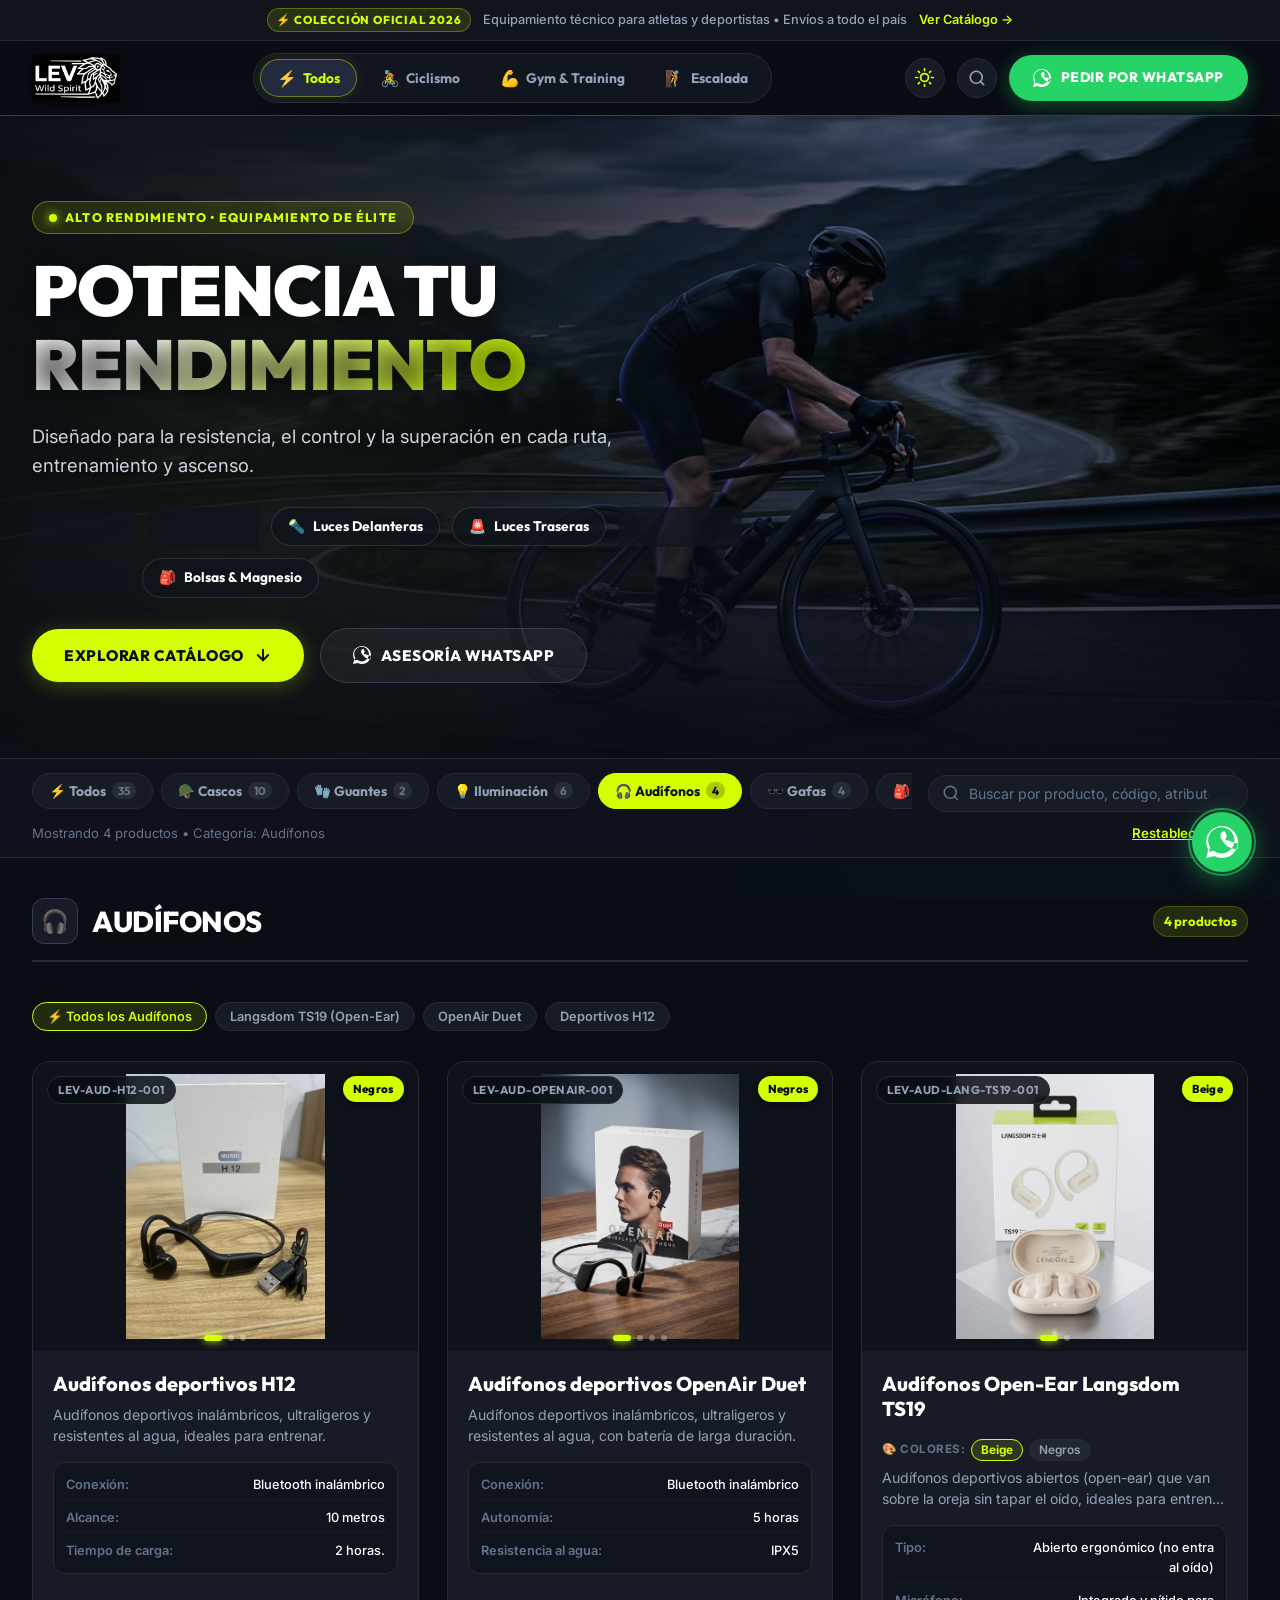
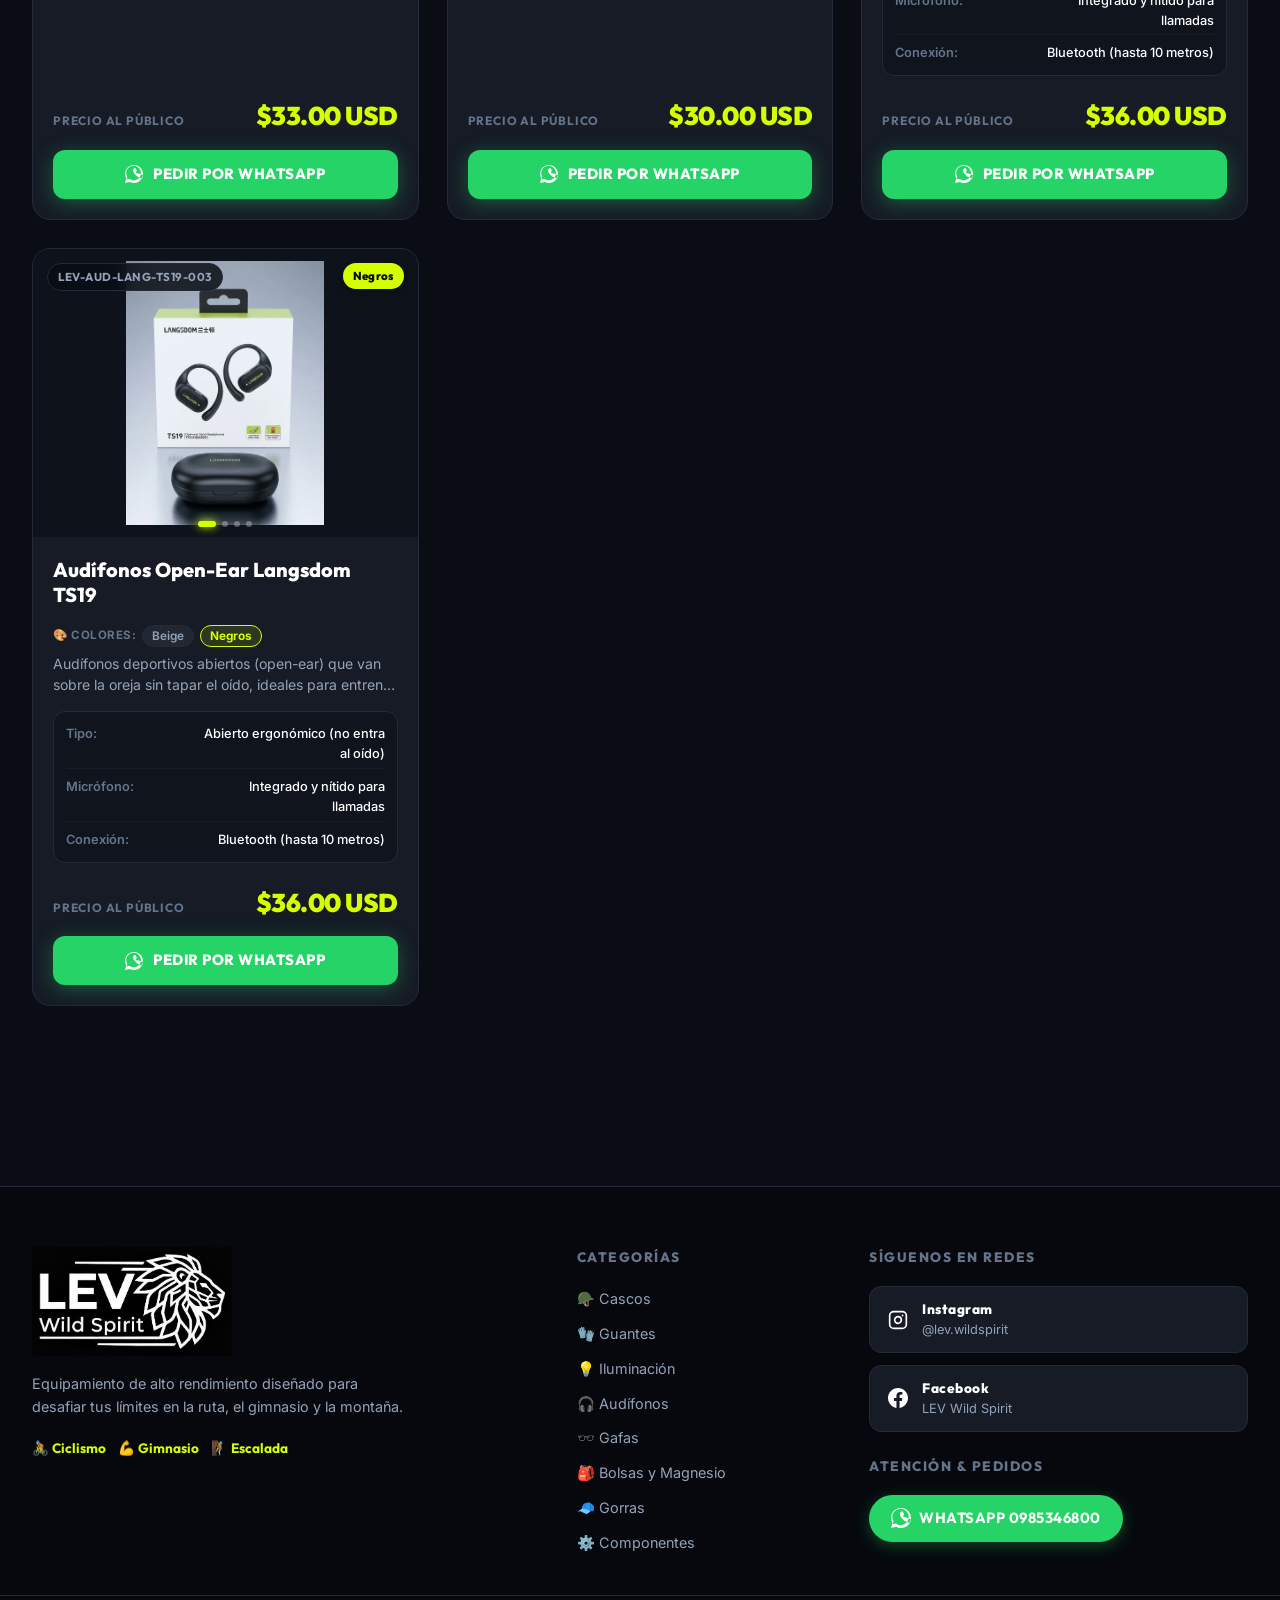
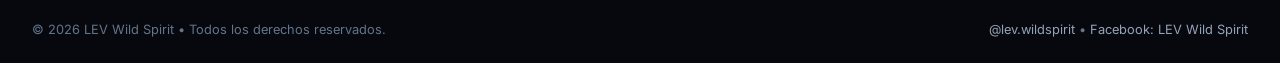
==== audifonos/index.html @ b028996d "feat: agregar subpáginas de categorías (/cascos, /guantes, /luces-delanteras, etc.) y URLs limpias" ====
<!DOCTYPE html>
<html lang="es">
<head>
  <meta charset="UTF-8">
  <meta name="viewport" content="width=device-width, initial-scale=1.0">
  <title>Audífonos Deportivos Open-Ear | LEV Wild Spirit</title>
  
  <!-- SEO & Metatags -->
  <meta name="description" id="metaDescription" content="Audífonos deportivos Langsdom TS19 y OpenAir Duet. Audio de alta fidelidad sin tapar el oído para entrenar con total seguridad.">
  <meta name="keywords" content="LEV Wild Spirit, equipamiento deportivo, cascos ciclismo, gafas polarizadas, luces bicicleta, guantes ciclismo, bolsas gym magnéticas, escalada, pedal MTB">
  <meta name="author" content="LEV Wild Spirit">
  <meta name="theme-color" content="#0A0D14">
  
  <!-- Open Graph / Meta / Redes Sociales -->
  <meta property="og:type" id="ogType" content="website">
  <meta property="og:site_name" content="LEV Wild Spirit">
  <meta property="og:title" id="ogTitle" content="Audífonos Deportivos Open-Ear | LEV Wild Spirit">
  <meta property="og:description" id="ogDescription" content="Audífonos deportivos Langsdom TS19 y OpenAir Duet. Audio de alta fidelidad sin tapar el oído para entrenar con total seguridad.">
  <meta property="og:image" id="ogImage" content="https://levwild.com/images/products/audifono-ts19-beige-001.webp">
  <meta property="og:url" id="ogUrl" content="https://levwild.com/audifonos">
  <meta property="og:locale" content="es_EC">
  
  <!-- Twitter Card -->
  <meta name="twitter:card" content="summary_large_image">
  <meta name="twitter:title" id="twitterTitle" content="Audífonos Deportivos Open-Ear | LEV Wild Spirit">
  <meta name="twitter:description" id="twitterDescription" content="Audífonos deportivos Langsdom TS19 y OpenAir Duet. Audio de alta fidelidad sin tapar el oído para entrenar con total seguridad.">
  <meta name="twitter:image" id="twitterImage" content="https://levwild.com/images/products/audifono-ts19-beige-001.webp">
  
  <!-- Favicons Oficiales LEV Wild Spirit -->
  <link rel="icon" type="image/png" sizes="32x32" href="../images/brand/favicon-32x32.png">
  <link rel="icon" type="image/png" sizes="512x512" href="../images/brand/favicon.png">
  <link rel="shortcut icon" href="../favicon.ico">
  <link rel="apple-touch-icon" sizes="180x180" href="../images/brand/apple-touch-icon.png">

  <!-- Datos Estructurados JSON-LD (Schema.org) -->
  <script type="application/ld+json" id="structuredData">
  {
    "@context": "https://schema.org",
    "@type": "WebSite",
    "name": "LEV Wild Spirit",
    "url": "https://levwild.com",
    "description": "Catálogo oficial de equipamiento deportivo de alto rendimiento para ciclismo, gimnasio y escalada.",
    "potentialAction": {
      "@type": "SearchAction",
      "target": "https://levwild.com/?buscar={search_term_string}",
      "query-input": "required name=search_term_string"
    }
  }
  </script>
  
  <!-- Google Fonts: Outfit (Titulares atléticos) & Inter (Lectura limpia) -->
  <link rel="preconnect" href="https://fonts.googleapis.com">
  <link rel="preconnect" href="https://fonts.gstatic.com" crossorigin>
  <link href="https://fonts.googleapis.com/css2?family=Inter:wght@400;500;600;700&family=Outfit:wght@500;600;700;800;900&display=swap" rel="stylesheet">
  
  <!-- Estilos del Catálogo -->
  <link rel="stylesheet" href="../style.css">
</head>
<body data-theme="light" class="theme-light" data-initial-cat="Audífonos">

  <!-- Barra de Anuncios Superior -->
  <div class="top-announcement">
    <div class="container announcement-content">
      <span class="announcement-badge">⚡ COLECCIÓN OFICIAL 2026</span>
      <span class="announcement-text">Equipamiento técnico para atletas y deportistas &bull; Envíos a todo el país</span>
      <a href="#catalogo" class="announcement-link">Ver Catálogo &rarr;</a>
    </div>
  </div>

  <!-- Header / Barra de Navegación Moderna Sticky -->
  <header class="site-header" id="siteHeader">
    <div class="container header-inner">
      
      <!-- Logotipo Oficial LEV -->
      <a href="#" class="brand-logo" aria-label="LEV Wild Spirit Inicio">
        <img src="../images/brand/logo-lev-nav.png" alt="LEV Wild Spirit Logo" width="180" height="48" class="logo-img">
      </a>

      <!-- Navegación de Disciplinas Desktop -->
      <nav class="nav-desktop" id="navDesktop" aria-label="Disciplinas deportivas">
        <button class="nav-btn active" data-discipline="todos" id="navBtnTodos">
          <span class="nav-icon">⚡</span> Todos
        </button>
        <button class="nav-btn" data-discipline="ciclismo" id="navBtnCiclismo">
          <span class="nav-icon">🚴</span> Ciclismo
        </button>
        <button class="nav-btn" data-discipline="gym" id="navBtnGym">
          <span class="nav-icon">💪</span> Gym & Training
        </button>
        <button class="nav-btn" data-discipline="escalada" id="navBtnEscalada">
          <span class="nav-icon">🧗</span> Escalada
        </button>
      </nav>

      <!-- Acciones del Header -->
      <div class="header-actions">
        <!-- Selector de Modo Claro / Oscuro (Preview) -->
        <button class="icon-btn theme-toggle-btn" id="themeToggleBtn" aria-label="Cambiar tema de color" title="Alternar entre Fondo Blanco (Claro) y Modo Oscuro">
          <svg class="sun-icon" width="19" height="19" viewBox="0 0 24 24" fill="none" stroke="currentColor" stroke-width="2.2" stroke-linecap="round" stroke-linejoin="round">
            <circle cx="12" cy="12" r="5"></circle>
            <line x1="12" y1="1" x2="12" y2="3"></line>
            <line x1="12" y1="21" x2="12" y2="23"></line>
            <line x1="4.22" y1="4.22" x2="5.64" y2="5.64"></line>
            <line x1="18.36" y1="18.36" x2="19.78" y2="19.78"></line>
            <line x1="1" y1="12" x2="3" y2="12"></line>
            <line x1="21" y1="12" x2="23" y2="12"></line>
            <line x1="4.22" y1="19.78" x2="5.64" y2="18.36"></line>
            <line x1="18.36" y1="5.64" x2="19.78" y2="4.22"></line>
          </svg>
          <svg class="moon-icon" width="18" height="18" viewBox="0 0 24 24" fill="none" stroke="currentColor" stroke-width="2.2" stroke-linecap="round" stroke-linejoin="round" style="display: none;">
            <path d="M21 12.79A9 9 0 1 1 11.21 3 7 7 0 0 0 21 12.79z"></path>
          </svg>
        </button>

        <!-- Botón de Búsqueda Rápida -->
        <button class="icon-btn search-toggle-btn" id="searchToggleBtn" aria-label="Abrir buscador" title="Buscar productos">
          <svg width="18" height="18" viewBox="0 0 24 24" fill="none" stroke="currentColor" stroke-width="2.2" stroke-linecap="round" stroke-linejoin="round">
            <circle cx="11" cy="11" r="8"></circle>
            <line x1="21" y1="21" x2="16.65" y2="16.65"></line>
          </svg>
        </button>

        <!-- Botón WhatsApp Directo -->
        <a href="https://wa.me/593985346800?text=%C2%A1Hola%20LEV%20Wild%20Spirit!%20%F0%9F%91%8B%20Estoy%20viendo%20el%20cat%C3%A1logo%20y%20deseo%20asesor%C3%ADa%20sobre%20sus%20productos." class="btn btn-whatsapp-header" id="headerWhatsappBtn" target="_blank" rel="noopener noreferrer">
          <svg width="18" height="18" viewBox="0 0 24 24" fill="currentColor">
            <path d="M.057 24l1.687-6.163c-1.041-1.804-1.588-3.849-1.587-5.946C.06 5.348 5.397.01 12.008.01c3.202.001 6.212 1.246 8.477 3.513 2.262 2.268 3.507 5.28 3.505 8.484-.004 6.657-5.34 11.997-11.953 11.997-2.005-.001-3.973-.503-5.727-1.458L0 24zm6.59-4.846c1.6.95 3.188 1.449 4.825 1.451 5.436 0 9.86-4.37 9.864-9.799.002-2.63-1.023-5.101-2.885-6.97C16.579 1.966 14.12 .94 11.503.94c-5.44 0-9.866 4.372-9.87 9.802 0 1.83.504 3.619 1.46 5.181l-.959 3.501 3.616-.948l.307.182zm11.391-7.795c-.328-.162-1.94-.949-2.24-.1.057-.301-.15-.406-.328-.488-.3-.136-.527-.243-.728-.544-.2-.301-.2-.581-.1-.861.1-.281.428-.681.628-.881.2-.201.272-.281.399-.481.129-.2.057-.381-.043-.581-.1-.2-.828-1.971-1.128-2.693-.3-.721-.586-.622-.8-.632l-.685-.01c-.243 0-.643.09-.971.451-.328.361-1.257 1.213-1.257 2.946 0 1.733 1.271 3.407 1.443 3.637.171.23 2.5 3.778 6.057 5.283.846.357 1.506.57 2.02.729.85.267 1.624.23 2.235.14.68-.101 2.086-.842 2.371-1.663.286-.822.286-1.523.2-1.663-.085-.141-.314-.221-.643-.382z"/>
          </svg>
          <span class="btn-text">Pedir por WhatsApp</span>
        </a>

        <!-- Botón Menú Hamburguesa Móvil -->
        <button class="mobile-menu-toggle" id="mobileMenuToggle" aria-label="Abrir menú" aria-expanded="false">
          <span class="menu-bar"></span>
          <span class="menu-bar"></span>
          <span class="menu-bar"></span>
        </button>
      </div>
    </div>

    <!-- Menú Desplegable Móvil -->
    <div class="mobile-drawer" id="mobileDrawer">
      <div class="mobile-drawer-content">
        <div class="mobile-theme-row" style="display: flex; justify-content: space-between; align-items: center; padding-bottom: 12px; border-bottom: 1px solid var(--border-subtle);">
          <span style="font-family: var(--font-headline); font-weight: 700; font-size: 0.85rem; color: var(--text-secondary);">Apariencia:</span>
          <button class="drawer-pill" id="mobileThemeToggleBtn" style="padding: 6px 14px; font-size: 0.8rem;">
            ☀️ Fondo Blanco
          </button>
        </div>
        <div class="mobile-disciplines">
          <span class="drawer-title">DISCIPLINAS</span>
          <div class="mobile-pills-grid">
            <button class="drawer-pill active" data-discipline="todos">⚡ Todos</button>
            <button class="drawer-pill" data-discipline="ciclismo">🚴 Ciclismo</button>
            <button class="drawer-pill" data-discipline="gym">💪 Gym & Training</button>
            <button class="drawer-pill" data-discipline="escalada">🧗 Escalada</button>
          </div>
        </div>
        <div class="mobile-categories-list" id="mobileCategoriesList">
          <span class="drawer-title">CATEGORÍAS</span>
          <!-- Generado dinámicamente -->
        </div>
      </div>
    </div>
  </header>

  <!-- Hero Section Deportivo de Alto Impacto con Fondo Ciclista Atmosférico Difuminado -->
  <section class="hero-section" id="hero">
    <div class="hero-overlay"></div>
    <div class="container hero-container">
      <div class="hero-content">
        <div class="hero-tag animate-fade-in">
          <span class="tag-dot"></span> ALTO RENDIMIENTO &bull; EQUIPAMIENTO DE ÉLITE
        </div>
        <h1 class="hero-title animate-fade-in">
          POTENCIA TU <br>
          <span class="text-gradient">RENDIMIENTO</span>
        </h1>
        <p class="hero-subtitle animate-fade-in">
          Diseñado para la resistencia, el control y la superación en cada ruta, entrenamiento y ascenso.
        </p>

        <!-- Pastillas de Acceso Rápido por Categoría Directa para WhatsApp y Navegación -->
        <div class="hero-disciplines-bar animate-fade-in" id="heroCategoryQuickBar">
          <a href="#cascos" class="hero-quick-tag" data-cat="cascos">
            <span class="icon">🪖</span>
            <span class="label">Cascos</span>
          </a>
          <a href="#guantes" class="hero-quick-tag" data-cat="guantes">
            <span class="icon">🧤</span>
            <span class="label">Guantes</span>
          </a>
          <a href="#luces-delanteras" class="hero-quick-tag" data-cat="luces-delanteras">
            <span class="icon">🔦</span>
            <span class="label">Luces Delanteras</span>
          </a>
          <a href="#luces-traseras" class="hero-quick-tag" data-cat="luces-traseras">
            <span class="icon">🚨</span>
            <span class="label">Luces Traseras</span>
          </a>
          <a href="#audifonos" class="hero-quick-tag" data-cat="audifonos">
            <span class="icon">🎧</span>
            <span class="label">Audífonos</span>
          </a>
          <a href="#gafas" class="hero-quick-tag" data-cat="gafas">
            <span class="icon">🕶️</span>
            <span class="label">Gafas</span>
          </a>
          <a href="#bolsas" class="hero-quick-tag" data-cat="bolsas">
            <span class="icon">🎒</span>
            <span class="label">Bolsas & Magnesio</span>
          </a>
        </div>

        <div class="hero-cta-group animate-fade-in">
          <a href="#catalogo" class="btn btn-primary btn-lg">
            <span>Explorar Catálogo</span>
            <svg width="18" height="18" viewBox="0 0 24 24" fill="none" stroke="currentColor" stroke-width="2.5" stroke-linecap="round" stroke-linejoin="round">
              <line x1="12" y1="5" x2="12" y2="19"></line>
              <polyline points="19 12 12 19 5 12"></polyline>
            </svg>
          </a>
          <a href="https://wa.me/593985346800?text=%C2%A1Hola%20LEV%20Wild%20Spirit!%20%F0%9F%91%8B%20Deseo%20asesor%C3%ADa%20personalizada%20sobre%20el%20equipamiento%20deportivo." target="_blank" rel="noopener noreferrer" class="btn btn-secondary-outline btn-lg">
            <svg width="18" height="18" viewBox="0 0 24 24" fill="currentColor">
              <path d="M.057 24l1.687-6.163c-1.041-1.804-1.588-3.849-1.587-5.946C.06 5.348 5.397.01 12.008.01c3.202.001 6.212 1.246 8.477 3.513 2.262 2.268 3.507 5.28 3.505 8.484-.004 6.657-5.34 11.997-11.953 11.997-2.005-.001-3.973-.503-5.727-1.458L0 24zm6.59-4.846c1.6.95 3.188 1.449 4.825 1.451 5.436 0 9.86-4.37 9.864-9.799.002-2.63-1.023-5.101-2.885-6.97C16.579 1.966 14.12 .94 11.503.94c-5.44 0-9.866 4.372-9.87 9.802 0 1.83.504 3.619 1.46 5.181l-.959 3.501 3.616-.948l.307.182zm11.391-7.795c-.328-.162-1.94-.949-2.24-.1.057-.301-.15-.406-.328-.488-.3-.136-.527-.243-.728-.544-.2-.301-.2-.581-.1-.861.1-.281.428-.681.628-.881.2-.201.272-.281.399-.481.129-.2.057-.381-.043-.581-.1-.2-.828-1.971-1.128-2.693-.3-.721-.586-.622-.8-.632l-.685-.01c-.243 0-.643.09-.971.451-.328.361-1.257 1.213-1.257 2.946 0 1.733 1.271 3.407 1.443 3.637.171.23 2.5 3.778 6.057 5.283.846.357 1.506.57 2.02.729.85.267 1.624.23 2.235.14.68-.101 2.086-.842 2.371-1.663.286-.822.286-1.523.2-1.663-.085-.141-.314-.221-.643-.382z"/>
            </svg>
            <span>Asesoría WhatsApp</span>
          </a>
        </div>
      </div>
    </div>
  </section>

  <!-- Barra de Filtros, Categorías y Búsqueda Interactiva -->
  <section class="filter-sticky-bar" id="filterBar">
    <div class="container">
      <div class="filter-bar-inner">
        
        <!-- Carrusel de Pastillas de Categoría -->
        <div class="category-pills-scroll" id="categoryPillsContainer">
          <!-- Renderizado dinámico de categorías -->
        </div>

        <!-- Buscador Integrado -->
        <div class="search-box-wrapper" id="searchBoxWrapper">
          <div class="search-input-container">
            <svg class="search-icon" width="18" height="18" viewBox="0 0 24 24" fill="none" stroke="currentColor" stroke-width="2">
              <circle cx="11" cy="11" r="8"></circle>
              <line x1="21" y1="21" x2="16.65" y2="16.65"></line>
            </svg>
            <input type="text" id="searchInput" class="search-input" placeholder="Buscar por producto, código, atributo..." aria-label="Buscar producto">
            <button id="searchClearBtn" class="search-clear-btn" aria-label="Limpiar búsqueda" style="display: none;">&times;</button>
          </div>
        </div>

      </div>

      <!-- Resumen de Resultados Activos -->
      <div class="active-filter-summary" id="activeFilterSummary">
        <span id="resultsCountText">Mostrando todos los productos</span>
        <button id="resetFiltersBtn" class="reset-filters-btn" style="display: none;">Restablecer filtros</button>
      </div>
    </div>
  </section>

  <!-- Contenedor Principal del Catálogo -->
  <main class="catalog-main" id="catalogo">
    <div class="container">
      
      <!-- Estado de Carga -->
      <div id="catalogLoading" class="catalog-loading">
        <div class="spinner"></div>
        <p>Cargando catálogo LEV Wild Spirit...</p>
      </div>

      <!-- Contenedor Dinámico de Productos (Categorías y Grids) -->
      <div id="catalogContainer" class="catalog-container">
        <!-- Renderizado dinámicamente desde data/productos.json -->
      </div>

      <!-- Estado Sin Resultados -->
      <div id="noResultsState" class="no-results-state" style="display: none;">
        <div class="no-results-icon">🔍</div>
        <h3>No se encontraron productos</h3>
        <p>No hay coincidencias con los términos de búsqueda o filtros seleccionados.</p>
        <button class="btn btn-primary" id="clearSearchActionBtn">Ver Todo el Catálogo</button>
      </div>

    </div>
  </main>

  <!-- Modal / Lightbox de Detalle Completo de Producto (Soporta Galería de Fotos y Video) -->
  <div class="product-modal-backdrop" id="productModal" aria-hidden="true" role="dialog">
    <div class="product-modal-card">
      <button class="modal-close-btn" id="modalCloseBtn" aria-label="Cerrar ventana">&times;</button>
      
      <div class="modal-body" id="modalBody">
        <!-- Contenido generado dinámicamente al hacer clic en un producto -->
      </div>
    </div>
  </div>

  <!-- Modal de Zoom Pantalla Completa HD (Estilo Amazon / Lightbox con Pan & Zoom) -->
  <div class="image-fullscreen-modal" id="imageFullscreenModal" aria-hidden="true" role="dialog">
    <div class="zoom-toolbar">
      <div class="zoom-toolbar-left">
        <span class="zoom-photo-title" id="zoomPhotoTitle">Detalle de Producto</span>
        <span class="zoom-photo-counter" id="zoomPhotoCounter">Foto 1 de 1</span>
      </div>
      <div class="zoom-toolbar-actions">
        <button class="zoom-tool-btn" id="zoomInBtn" title="Acercar (+)" aria-label="Acercar">
          <svg width="20" height="20" viewBox="0 0 24 24" fill="none" stroke="currentColor" stroke-width="2.5"><line x1="12" y1="5" x2="12" y2="19"></line><line x1="5" y1="12" x2="19" y2="12"></line></svg>
        </button>
        <button class="zoom-tool-btn" id="zoomOutBtn" title="Alejar (-)" aria-label="Alejar">
          <svg width="20" height="20" viewBox="0 0 24 24" fill="none" stroke="currentColor" stroke-width="2.5"><line x1="5" y1="12" x2="19" y2="12"></line></svg>
        </button>
        <button class="zoom-tool-btn" id="zoomResetBtn" title="Restablecer tamaño (1:1)" aria-label="Restablecer">1:1</button>
        <button class="zoom-tool-btn zoom-close-btn" id="zoomCloseBtn" title="Cerrar (Esc)" aria-label="Cerrar">&times;</button>
      </div>
    </div>

    <div class="zoom-viewport" id="zoomViewport">
      <img src="" alt="Zoom Producto" id="zoomFullscreenImg" class="zoom-fullscreen-img">
      <button class="zoom-nav-btn prev" id="zoomNavPrev" aria-label="Foto anterior">&lsaquo;</button>
      <button class="zoom-nav-btn next" id="zoomNavNext" aria-label="Foto siguiente">&rsaquo;</button>
    </div>

    <div class="zoom-bottom-thumbnails" id="zoomThumbnails">
      <!-- Generado dinámicamente -->
    </div>
  </div>

  <!-- Botón Flotante de WhatsApp para Consulta Rápida -->
  <a href="https://wa.me/593985346800?text=%C2%A1Hola%20LEV%20Wild%20Spirit!%20%F0%9F%91%8B%20Estoy%20viendo%20el%20cat%C3%A1logo%20y%20deseo%20m%C3%A1s%20informaci%C3%B3n." class="whatsapp-floating-btn" id="whatsappFloatingBtn" target="_blank" rel="noopener noreferrer" aria-label="Contactar por WhatsApp">
    <svg width="32" height="32" viewBox="0 0 24 24" fill="currentColor">
      <path d="M.057 24l1.687-6.163c-1.041-1.804-1.588-3.849-1.587-5.946C.06 5.348 5.397.01 12.008.01c3.202.001 6.212 1.246 8.477 3.513 2.262 2.268 3.507 5.28 3.505 8.484-.004 6.657-5.34 11.997-11.953 11.997-2.005-.001-3.973-.503-5.727-1.458L0 24zm6.59-4.846c1.6.95 3.188 1.449 4.825 1.451 5.436 0 9.86-4.37 9.864-9.799.002-2.63-1.023-5.101-2.885-6.97C16.579 1.966 14.12 .94 11.503.94c-5.44 0-9.866 4.372-9.87 9.802 0 1.83.504 3.619 1.46 5.181l-.959 3.501 3.616-.948l.307.182zm11.391-7.795c-.328-.162-1.94-.949-2.24-.1.057-.301-.15-.406-.328-.488-.3-.136-.527-.243-.728-.544-.2-.301-.2-.581-.1-.861.1-.281.428-.681.628-.881.2-.201.272-.281.399-.481.129-.2.057-.381-.043-.581-.1-.2-.828-1.971-1.128-2.693-.3-.721-.586-.622-.8-.632l-.685-.01c-.243 0-.643.09-.971.451-.328.361-1.257 1.213-1.257 2.946 0 1.733 1.271 3.407 1.443 3.637.171.23 2.5 3.778 6.057 5.283.846.357 1.506.57 2.02.729.85.267 1.624.23 2.235.14.68-.101 2.086-.842 2.371-1.663.286-.822.286-1.523.2-1.663-.085-.141-.314-.221-.643-.382z"/>
    </svg>
    <span class="floating-tooltip">¿Consultas o pedidos? Chatea con nosotros</span>
  </a>

  <!-- Footer Deportivo -->
  <footer class="site-footer">
    <div class="container footer-container">
      <div class="footer-brand">
        <img src="../images/brand/logo-lev-nav.png" alt="LEV Wild Spirit" width="200" class="footer-logo">
        <p class="footer-tagline">
          Equipamiento de alto rendimiento diseñado para desafiar tus límites en la ruta, el gimnasio y la montaña.
        </p>
        <div class="footer-disciplines">
          <span>🚴 Ciclismo</span>
          <span>💪 Gimnasio</span>
          <span>🧗 Escalada</span>
        </div>
      </div>

      <div class="footer-links-group">
        <h4 class="footer-col-title">CATEGORÍAS</h4>
        <ul class="footer-links" id="footerCategoriesList">
          <!-- Generado dinámicamente -->
        </ul>
      </div>

      <div class="footer-social-contact">
        <h4 class="footer-col-title">SÍGUENOS EN REDES</h4>
        <div class="footer-social-links">
          <a href="https://www.instagram.com/lev.wildspirit/" target="_blank" rel="noopener noreferrer" class="social-btn instagram-btn" aria-label="Instagram LEV Wild Spirit">
            <svg width="20" height="20" viewBox="0 0 24 24" fill="none" stroke="currentColor" stroke-width="2" stroke-linecap="round" stroke-linejoin="round">
              <rect x="2" y="2" width="20" height="20" rx="5" ry="5"></rect>
              <path d="M16 11.37A4 4 0 1 1 12.63 8 4 4 0 0 1 16 11.37z"></path>
              <line x1="17.5" y1="6.5" x2="17.51" y2="6.5"></line>
            </svg>
            <div class="social-btn-info">
              <span class="social-btn-platform">Instagram</span>
              <span class="social-btn-handle">@lev.wildspirit</span>
            </div>
          </a>

          <a href="https://www.facebook.com/profile.php?id=61593353747996" target="_blank" rel="noopener noreferrer" class="social-btn facebook-btn" aria-label="Facebook LEV Wild Spirit">
            <svg width="20" height="20" viewBox="0 0 24 24" fill="currentColor">
              <path d="M24 12.073c0-6.627-5.373-12-12-12s-12 5.373-12 12c0 5.99 4.388 10.954 10.125 11.854v-8.385H7.078v-3.47h3.047V9.43c0-3.007 1.792-4.669 4.533-4.669 1.312 0 2.686.235 2.686.235v2.953H15.83c-1.491 0-1.956.925-1.956 1.874v2.25h3.328l-.532 3.47h-2.796v8.385C19.612 23.027 24 18.062 24 12.073z"/>
            </svg>
            <div class="social-btn-info">
              <span class="social-btn-platform">Facebook</span>
              <span class="social-btn-handle">LEV Wild Spirit</span>
            </div>
          </a>
        </div>

        <h4 class="footer-col-title" style="margin-top: 24px;">ATENCIÓN & PEDIDOS</h4>
        <a href="https://wa.me/593985346800?text=%C2%A1Hola%20LEV%20Wild%20Spirit!%20%F0%9F%91%8B%20Quiero%20hacer%20un%20pedido%20o%20consultar%20disponibilidad." class="btn btn-whatsapp-footer" target="_blank" rel="noopener noreferrer">
          <svg width="20" height="20" viewBox="0 0 24 24" fill="currentColor">
            <path d="M.057 24l1.687-6.163c-1.041-1.804-1.588-3.849-1.587-5.946C.06 5.348 5.397.01 12.008.01c3.202.001 6.212 1.246 8.477 3.513 2.262 2.268 3.507 5.28 3.505 8.484-.004 6.657-5.34 11.997-11.953 11.997-2.005-.001-3.973-.503-5.727-1.458L0 24zm6.59-4.846c1.6.95 3.188 1.449 4.825 1.451 5.436 0 9.86-4.37 9.864-9.799.002-2.63-1.023-5.101-2.885-6.97C16.579 1.966 14.12 .94 11.503.94c-5.44 0-9.866 4.372-9.87 9.802 0 1.83.504 3.619 1.46 5.181l-.959 3.501 3.616-.948l.307.182zm11.391-7.795c-.328-.162-1.94-.949-2.24-.1.057-.301-.15-.406-.328-.488-.3-.136-.527-.243-.728-.544-.2-.301-.2-.581-.1-.861.1-.281.428-.681.628-.881.2-.201.272-.281.399-.481.129-.2.057-.381-.043-.581-.1-.2-.828-1.971-1.128-2.693-.3-.721-.586-.622-.8-.632l-.685-.01c-.243 0-.643.09-.971.451-.328.361-1.257 1.213-1.257 2.946 0 1.733 1.271 3.407 1.443 3.637.171.23 2.5 3.778 6.057 5.283.846.357 1.506.57 2.02.729.85.267 1.624.23 2.235.14.68-.101 2.086-.842 2.371-1.663.286-.822.286-1.523.2-1.663-.085-.141-.314-.221-.643-.382z"/>
          </svg>
          <span>WhatsApp 0985346800</span>
        </a>
      </div>
    </div>

    <div class="footer-bottom">
      <div class="container footer-bottom-content">
        <p>&copy; 2026 LEV Wild Spirit &bull; Todos los derechos reservados.</p>
        <div class="footer-social-micro">
          <a href="https://www.instagram.com/lev.wildspirit/" target="_blank" rel="noopener noreferrer">@lev.wildspirit</a> &bull; 
          <a href="https://www.facebook.com/profile.php?id=61593353747996" target="_blank" rel="noopener noreferrer">Facebook: LEV Wild Spirit</a>
        </div>
      </div>
    </div>
  </footer>

  <!-- Notificación Flotante Toast para Copiado de Enlaces -->
  <div class="toast-notification" id="toastNotification" aria-live="polite"></div>

  <!-- Script Principal de la Aplicación -->
  <script src="../app.js"></script>
</body>
</html>
---- style.css ----
/* ==========================================================================
   LEV WILD SPIRIT - SISTEMA DE DISEÑO Y ESTILOS
   Estética deportiva de alto rendimiento (Dark Mode / High Contrast / Gymshark Style)
   ========================================================================== */

/* 1. VARIABLES & DESIGN TOKENS */
:root {
  /* Paleta Principal Dark */
  --bg-main: #0A0D14;
  --bg-secondary: #10141D;
  --bg-card: #161B26;
  --bg-card-hover: #1D2331;
  --bg-card-elevated: #222B3D;
  --bg-glass: rgba(10, 13, 20, 0.88);
  --bg-glass-card: rgba(22, 27, 38, 0.75);

  /* Acentos de Marca */
  --accent-volt: #D4FF00;
  --accent-volt-hover: #E2FF4D;
  --accent-volt-glow: rgba(212, 255, 0, 0.25);
  --accent-volt-subtle: rgba(212, 255, 0, 0.12);
  
  --accent-orange: #FF5722;
  --accent-cyan: #00E5FF;
  --accent-whatsapp: #25D366;
  --accent-whatsapp-hover: #22BF5B;
  --accent-whatsapp-glow: rgba(37, 211, 102, 0.35);

  /* Colores de Texto */
  --text-primary: #FFFFFF;
  --text-secondary: #94A3B8;
  --text-muted: #64748B;
  --text-highlight: #D4FF00;

  /* Bordes & Separadores */
  --border-subtle: #232B3A;
  --border-medium: #333F54;
  --border-focus: #D4FF00;

  /* Tipografías */
  --font-headline: 'Outfit', -apple-system, BlinkMacSystemFont, 'Segoe UI', Roboto, sans-serif;
  --font-body: 'Inter', -apple-system, BlinkMacSystemFont, 'Segoe UI', Roboto, sans-serif;

  /* Radios & Sombras */
  --radius-xs: 4px;
  --radius-sm: 8px;
  --radius-md: 12px;
  --radius-lg: 18px;
  --radius-xl: 24px;
  --radius-pill: 9999px;

  --shadow-sm: 0 2px 8px rgba(0, 0, 0, 0.35);
  --shadow-md: 0 8px 24px rgba(0, 0, 0, 0.45);
  --shadow-lg: 0 16px 40px rgba(0, 0, 0, 0.6);
  --shadow-glow: 0 0 24px var(--accent-volt-glow);
  --shadow-whatsapp: 0 4px 20px var(--accent-whatsapp-glow);

  /* Transiciones */
  --transition-fast: 0.18s cubic-bezier(0.4, 0, 0.2, 1);
  --transition-normal: 0.3s cubic-bezier(0.4, 0, 0.2, 1);
  --transition-smooth: 0.45s cubic-bezier(0.16, 1, 0.3, 1);
}

/* 2. RESET & BASE */
*, *::before, *::after {
  box-sizing: border-box;
  margin: 0;
  padding: 0;
}

html {
  scroll-behavior: smooth;
  scroll-padding-top: 130px;
  color-scheme: dark;
}

body {
  font-family: var(--font-body);
  background-color: var(--bg-main);
  color: var(--text-primary);
  line-height: 1.55;
  -webkit-font-smoothing: antialiased;
  -moz-osx-font-smoothing: grayscale;
  overflow-x: hidden;
  position: relative;
}

/* Fondo decorativo limpio y sutil */
body::before {
  content: '';
  position: fixed;
  top: 0;
  left: 0;
  width: 100vw;
  height: 100vh;
  background-image: 
    radial-gradient(circle at 15% 15%, rgba(212, 255, 0, 0.035) 0%, transparent 50%),
    radial-gradient(circle at 85% 85%, rgba(0, 229, 255, 0.025) 0%, transparent 60%);
  pointer-events: none;
  z-index: -1;
}

a {
  color: inherit;
  text-decoration: none;
}

button {
  font-family: inherit;
  border: none;
  background: none;
  cursor: pointer;
  outline: none;
}

img {
  max-width: 100%;
  height: auto;
  display: block;
}

/* Contenedor Universal */
.container {
  width: 100%;
  max-width: 1340px;
  margin: 0 auto;
  padding: 0 20px;
}

@media (min-width: 768px) {
  .container {
    padding: 0 32px;
  }
}

/* 3. BARRA DE ANUNCIOS SUPERIOR */
.top-announcement {
  background-color: var(--bg-secondary);
  border-bottom: 1px solid var(--border-subtle);
  padding: 8px 0;
  font-size: 0.8rem;
  color: var(--text-secondary);
  position: relative;
  z-index: 1001;
}

.announcement-content {
  display: flex;
  align-items: center;
  justify-content: center;
  gap: 12px;
  flex-wrap: wrap;
  text-align: center;
}

.announcement-badge {
  background: var(--accent-volt-subtle);
  color: var(--accent-volt);
  font-family: var(--font-headline);
  font-weight: 800;
  font-size: 0.72rem;
  letter-spacing: 0.8px;
  padding: 2px 8px;
  border-radius: var(--radius-pill);
  border: 1px solid rgba(212, 255, 0, 0.3);
}

.announcement-text {
  font-weight: 500;
}

.announcement-link {
  color: var(--accent-volt);
  font-weight: 600;
  transition: var(--transition-fast);
}

.announcement-link:hover {
  text-decoration: underline;
}

/* 4. HEADER & NAVEGACIÓN STICKY */
.site-header {
  position: sticky;
  top: 0;
  left: 0;
  width: 100%;
  background: var(--bg-glass);
  backdrop-filter: blur(20px);
  -webkit-backdrop-filter: blur(20px);
  border-bottom: 1px solid var(--border-subtle);
  z-index: 1000;
  transition: all var(--transition-normal);
  padding: 12px 0;
}

.site-header.scrolled {
  background: rgba(10, 13, 20, 0.96);
  border-bottom-color: var(--border-medium);
  padding: 9px 0;
  box-shadow: 0 8px 32px rgba(0, 0, 0, 0.6);
}

.header-inner {
  display: flex;
  align-items: center;
  justify-content: space-between;
  gap: 20px;
}

.brand-logo {
  display: flex;
  align-items: center;
  flex-shrink: 0;
  text-decoration: none;
  transition: transform var(--transition-fast);
}

.brand-logo:hover {
  transform: scale(1.03);
}

.logo-img {
  height: 48px;
  width: auto;
  max-width: 200px;
  object-fit: contain;
  filter: drop-shadow(0 2px 8px rgba(0, 0, 0, 0.5));
  transition: transform var(--transition-fast);
}

/* Navegación Desktop de Disciplinas */
.nav-desktop {
  display: none;
  align-items: center;
  gap: 6px;
  background: rgba(22, 27, 38, 0.65);
  padding: 5px 6px;
  border-radius: var(--radius-pill);
  border: 1px solid var(--border-subtle);
}

@media (min-width: 860px) {
  .nav-desktop {
    display: flex;
  }
}

.nav-btn {
  display: inline-flex;
  align-items: center;
  gap: 6px;
  padding: 8px 16px;
  border-radius: var(--radius-pill);
  font-family: var(--font-headline);
  font-size: 0.86rem;
  font-weight: 700;
  color: var(--text-secondary);
  background: transparent;
  border: 1px solid transparent;
  transition: all var(--transition-fast);
  cursor: pointer;
  white-space: nowrap;
}

.nav-btn .nav-icon {
  font-size: 1rem;
}

.nav-btn:hover {
  color: var(--text-primary);
  background: rgba(255, 255, 255, 0.06);
}

.nav-btn.active {
  background: var(--bg-card-elevated);
  color: var(--accent-volt);
  border-color: rgba(212, 255, 0, 0.4);
  box-shadow: 0 0 12px var(--accent-volt-subtle);
}

/* Acciones del Header */
.header-actions {
  display: flex;
  align-items: center;
  gap: 12px;
}

.icon-btn {
  display: inline-flex;
  align-items: center;
  justify-content: center;
  width: 40px;
  height: 40px;
  border-radius: 50%;
  background: var(--bg-card);
  border: 1px solid var(--border-subtle);
  color: var(--text-secondary);
  transition: all var(--transition-fast);
  cursor: pointer;
}

.icon-btn:hover {
  color: var(--accent-volt);
  border-color: var(--accent-volt);
  background: var(--bg-card-hover);
  transform: translateY(-1px);
}

.btn-whatsapp-header {
  display: none;
  align-items: center;
  gap: 8px;
  background: var(--accent-whatsapp);
  color: #FFFFFF;
  padding: 9px 18px;
  border-radius: var(--radius-pill);
  font-family: var(--font-headline);
  font-size: 0.86rem;
  font-weight: 800;
  letter-spacing: 0.3px;
  text-decoration: none;
  transition: all var(--transition-fast);
  box-shadow: var(--shadow-whatsapp);
}

@media (min-width: 640px) {
  .btn-whatsapp-header {
    display: inline-flex;
  }
}

.btn-whatsapp-header:hover {
  background: var(--accent-whatsapp-hover);
  transform: translateY(-2px);
  box-shadow: 0 6px 22px rgba(37, 211, 102, 0.55);
}

/* Botón Hamburguesa Móvil */
.mobile-menu-toggle {
  display: flex;
  flex-direction: column;
  justify-content: space-around;
  width: 38px;
  height: 38px;
  padding: 9px 7px;
  background: var(--bg-card);
  border: 1px solid var(--border-subtle);
  border-radius: var(--radius-sm);
  cursor: pointer;
}

@media (min-width: 860px) {
  .mobile-menu-toggle {
    display: none;
  }
}

.mobile-menu-toggle .menu-bar {
  width: 100%;
  height: 2px;
  background: var(--text-primary);
  border-radius: 2px;
  transition: all var(--transition-fast);
}

.mobile-menu-toggle.open .menu-bar:nth-child(1) {
  transform: translateY(6px) rotate(45deg);
}

.mobile-menu-toggle.open .menu-bar:nth-child(2) {
  opacity: 0;
}

.mobile-menu-toggle.open .menu-bar:nth-child(3) {
  transform: translateY(-6px) rotate(-45deg);
}

/* Mobile Drawer */
.mobile-drawer {
  position: absolute;
  top: 100%;
  left: 0;
  width: 100%;
  background: rgba(10, 13, 20, 0.98);
  backdrop-filter: blur(20px);
  border-bottom: 1px solid var(--border-medium);
  padding: 0;
  max-height: 0;
  overflow: hidden;
  transition: max-height 0.35s cubic-bezier(0.16, 1, 0.3, 1), padding 0.35s ease;
}

.mobile-drawer.open {
  max-height: 480px;
  padding: 20px 0;
  box-shadow: 0 20px 40px rgba(0, 0, 0, 0.7);
}

.mobile-drawer-content {
  padding: 0 24px;
  display: flex;
  flex-direction: column;
  gap: 20px;
}

.drawer-title {
  display: block;
  font-family: var(--font-headline);
  font-size: 0.72rem;
  font-weight: 800;
  letter-spacing: 1.2px;
  color: var(--text-muted);
  margin-bottom: 10px;
}

.mobile-pills-grid {
  display: grid;
  grid-template-columns: repeat(2, 1fr);
  gap: 8px;
}

.drawer-pill {
  padding: 10px 14px;
  border-radius: var(--radius-md);
  background: var(--bg-card);
  border: 1px solid var(--border-subtle);
  font-family: var(--font-headline);
  font-weight: 700;
  font-size: 0.88rem;
  color: var(--text-secondary);
  text-align: left;
  transition: all var(--transition-fast);
}

.drawer-pill.active {
  background: var(--accent-volt);
  color: #0A0D14;
  border-color: var(--accent-volt);
  font-weight: 800;
}

.mobile-categories-list {
  display: flex;
  flex-direction: column;
  gap: 6px;
}

.mobile-cat-link {
  display: flex;
  align-items: center;
  justify-content: space-between;
  padding: 8px 12px;
  border-radius: var(--radius-sm);
  color: var(--text-secondary);
  font-size: 0.9rem;
  font-weight: 600;
  transition: all var(--transition-fast);
}

.mobile-cat-link:hover {
  color: var(--accent-volt);
  background: rgba(255, 255, 255, 0.04);
}

/* ==========================================================================
   5. HERO SECTION CINEMÁTICO CON FONDO CICLISTA DIFUMINADO
   ========================================================================== */
.hero-section {
  position: relative;
  min-height: 520px;
  display: flex;
  align-items: center;
  background-image: 
    linear-gradient(90deg, rgba(10, 13, 20, 0.92) 0%, rgba(10, 13, 20, 0.72) 36%, rgba(10, 13, 20, 0.20) 70%, rgba(10, 13, 20, 0.08) 100%),
    linear-gradient(180deg, rgba(10, 13, 20, 0.25) 0%, transparent 45%, rgba(10, 13, 20, 0.85) 100%),
    url('images/brand/hero-cyclist-bg.jpg');
  background-size: cover;
  background-position: right 22% center;
  background-repeat: no-repeat;
  padding: 85px 0 75px;
  border-bottom: 1px solid var(--border-subtle);
  overflow: hidden;
}

.hero-overlay {
  position: absolute;
  inset: 0;
  background: radial-gradient(circle at 20% 50%, rgba(212, 255, 0, 0.04) 0%, transparent 45%);
  pointer-events: none;
}

.hero-container {
  position: relative;
  z-index: 2;
  width: 100%;
}

.hero-content {
  max-width: 720px;
  display: flex;
  flex-direction: column;
  gap: 20px;
}

.hero-tag {
  display: inline-flex;
  align-items: center;
  gap: 8px;
  align-self: flex-start;
  background: rgba(212, 255, 0, 0.12);
  border: 1px solid rgba(212, 255, 0, 0.35);
  color: var(--accent-volt);
  font-family: var(--font-headline);
  font-weight: 800;
  font-size: 0.78rem;
  letter-spacing: 1.2px;
  padding: 6px 16px;
  border-radius: var(--radius-pill);
  backdrop-filter: blur(8px);
}

.tag-dot {
  width: 8px;
  height: 8px;
  border-radius: 50%;
  background: var(--accent-volt);
  box-shadow: 0 0 10px var(--accent-volt);
  animation: pulseDot 2s infinite ease-in-out;
}

@keyframes pulseDot {
  0%, 100% { transform: scale(1); opacity: 1; }
  50% { transform: scale(1.4); opacity: 0.6; }
}

.hero-title {
  font-family: var(--font-headline);
  font-size: 2.8rem;
  font-weight: 900;
  line-height: 1.05;
  letter-spacing: -1px;
  text-transform: uppercase;
  color: #FFFFFF;
  text-shadow: 0 4px 24px rgba(0, 0, 0, 0.7);
}

@media (min-width: 768px) {
  .hero-title {
    font-size: 3.8rem;
  }
}

@media (min-width: 1100px) {
  .hero-title {
    font-size: 4.4rem;
  }
}

.text-gradient {
  background: linear-gradient(135deg, #FFFFFF 20%, #D4FF00 90%);
  -webkit-background-clip: text;
  -webkit-text-fill-color: transparent;
  display: inline-block;
}

.hero-subtitle {
  font-size: 1.05rem;
  line-height: 1.6;
  color: #CBD5E1;
  max-width: 580px;
  text-shadow: 0 2px 10px rgba(0, 0, 0, 0.8);
}

@media (min-width: 768px) {
  .hero-subtitle {
    font-size: 1.15rem;
  }
}

.hero-disciplines-bar {
  display: flex;
  align-items: center;
  gap: 12px;
  flex-wrap: wrap;
  margin-top: 6px;
}

.hero-quick-tag {
  display: inline-flex;
  align-items: center;
  gap: 8px;
  background: rgba(16, 20, 29, 0.75);
  backdrop-filter: blur(10px);
  border: 1px solid rgba(255, 255, 255, 0.12);
  padding: 8px 16px;
  border-radius: var(--radius-pill);
  font-family: var(--font-headline);
  font-size: 0.86rem;
  font-weight: 700;
  color: var(--text-primary);
  transition: all var(--transition-fast);
}

.hero-quick-tag:hover {
  background: rgba(22, 27, 38, 0.95);
  border-color: var(--accent-volt);
  color: var(--accent-volt);
  transform: translateY(-2px);
  box-shadow: 0 6px 18px rgba(0, 0, 0, 0.4);
}

.hero-cta-group {
  display: flex;
  align-items: center;
  gap: 16px;
  flex-wrap: wrap;
  margin-top: 10px;
}

/* 6. BOTONES GENERALES */
.btn {
  display: inline-flex;
  align-items: center;
  justify-content: center;
  gap: 10px;
  font-family: var(--font-headline);
  font-weight: 800;
  letter-spacing: 0.5px;
  border-radius: var(--radius-pill);
  padding: 12px 24px;
  transition: all var(--transition-fast);
  cursor: pointer;
  text-transform: uppercase;
}

.btn-lg {
  padding: 15px 32px;
  font-size: 0.95rem;
}

.btn-primary {
  background: var(--accent-volt);
  color: #0A0D14;
  box-shadow: 0 4px 20px var(--accent-volt-glow);
}

.btn-primary:hover {
  background: var(--accent-volt-hover);
  transform: translateY(-2px);
  box-shadow: 0 8px 30px var(--accent-volt-glow);
}

.btn-secondary-outline {
  background: rgba(255, 255, 255, 0.05);
  color: var(--text-primary);
  border: 1px solid var(--border-medium);
}

.btn-secondary-outline:hover {
  background: rgba(255, 255, 255, 0.1);
  border-color: var(--text-primary);
  transform: translateY(-2px);
}

.btn-whatsapp-full {
  width: 100%;
  background: var(--accent-whatsapp);
  color: #FFFFFF;
  padding: 13px 20px;
  border-radius: var(--radius-md);
  box-shadow: var(--shadow-whatsapp);
  font-size: 0.92rem;
}

.btn-whatsapp-full:hover {
  background: var(--accent-whatsapp-hover);
  box-shadow: 0 6px 26px rgba(37, 211, 102, 0.6);
  transform: translateY(-2px);
}

/* 7. BARRA DE FILTROS & BÚSQUEDA */
.filter-sticky-bar {
  position: sticky;
  top: 71px;
  background: rgba(16, 20, 29, 0.94);
  backdrop-filter: blur(14px);
  -webkit-backdrop-filter: blur(14px);
  border-bottom: 1px solid var(--border-subtle);
  padding: 14px 0;
  z-index: 990;
  transition: top var(--transition-normal);
}

.filter-bar-inner {
  display: flex;
  align-items: center;
  justify-content: space-between;
  gap: 16px;
  flex-wrap: wrap;
}

.category-pills-scroll {
  display: flex;
  align-items: center;
  gap: 8px;
  overflow-x: auto;
  padding-bottom: 4px;
  scrollbar-width: thin;
  scrollbar-color: var(--border-medium) transparent;
  flex: 1;
  min-width: 260px;
}

.category-pills-scroll::-webkit-scrollbar {
  height: 4px;
}

.category-pills-scroll::-webkit-scrollbar-thumb {
  background: var(--border-medium);
  border-radius: var(--radius-pill);
}

.cat-pill {
  display: inline-flex;
  align-items: center;
  gap: 6px;
  padding: 8px 16px;
  background: var(--bg-card);
  border: 1px solid var(--border-subtle);
  border-radius: var(--radius-pill);
  font-family: var(--font-headline);
  font-weight: 700;
  font-size: 0.86rem;
  color: var(--text-secondary);
  white-space: nowrap;
  transition: all var(--transition-fast);
}

.cat-pill .count {
  display: inline-block;
  background: rgba(255, 255, 255, 0.08);
  font-size: 0.72rem;
  padding: 1px 6px;
  border-radius: var(--radius-pill);
  color: var(--text-muted);
}

.cat-pill:hover {
  color: var(--text-primary);
  border-color: var(--border-medium);
  background: var(--bg-card-hover);
}

.cat-pill.active {
  background: var(--accent-volt);
  color: #0A0D14;
  border-color: var(--accent-volt);
}

.cat-pill.active .count {
  background: rgba(0, 0, 0, 0.2);
  color: #0A0D14;
  font-weight: 800;
}

/* Buscador */
.search-box-wrapper {
  width: 100%;
  max-width: 320px;
}

@media (max-width: 768px) {
  .search-box-wrapper {
    max-width: 100%;
  }
}

.search-input-container {
  position: relative;
  display: flex;
  align-items: center;
  width: 100%;
}

.search-icon {
  position: absolute;
  left: 14px;
  color: var(--text-muted);
  pointer-events: none;
}

.search-input {
  width: 100%;
  background: var(--bg-card);
  border: 1px solid var(--border-subtle);
  border-radius: var(--radius-pill);
  padding: 9px 38px 9px 40px;
  font-family: var(--font-body);
  font-size: 0.88rem;
  color: var(--text-primary);
  outline: none;
  transition: all var(--transition-fast);
}

.search-input::placeholder {
  color: var(--text-muted);
}

.search-input:focus {
  border-color: var(--accent-volt);
  background: var(--bg-card-hover);
  box-shadow: 0 0 12px var(--accent-volt-glow);
}

.search-clear-btn {
  position: absolute;
  right: 12px;
  color: var(--text-muted);
  font-size: 1.3rem;
  width: 22px;
  height: 22px;
  display: flex;
  align-items: center;
  justify-content: center;
  border-radius: 50%;
  transition: var(--transition-fast);
}

.search-clear-btn:hover {
  color: var(--text-primary);
  background: rgba(255, 255, 255, 0.1);
}

/* Resumen de Filtros */
.active-filter-summary {
  display: flex;
  align-items: center;
  justify-content: space-between;
  margin-top: 10px;
  font-size: 0.82rem;
  color: var(--text-muted);
}

.reset-filters-btn {
  color: var(--accent-volt);
  font-weight: 600;
  text-decoration: underline;
  transition: var(--transition-fast);
}

.reset-filters-btn:hover {
  color: var(--accent-volt-hover);
}

/* 8. CONTENEDOR DEL CATÁLOGO & SECCIONES */
.catalog-main {
  padding: 40px 0 80px;
}

.catalog-loading {
  display: flex;
  flex-direction: column;
  align-items: center;
  justify-content: center;
  padding: 80px 0;
  gap: 16px;
  color: var(--text-secondary);
}

.spinner {
  width: 44px;
  height: 44px;
  border: 3px solid var(--border-medium);
  border-top-color: var(--accent-volt);
  border-radius: 50%;
  animation: spin 0.8s linear infinite;
}

@keyframes spin {
  to { transform: rotate(360deg); }
}

/* Sección de Categoría */
.category-section {
  margin-bottom: 60px;
  position: relative;
}

.category-header {
  display: flex;
  align-items: center;
  justify-content: space-between;
  padding-bottom: 16px;
  margin-bottom: 24px;
  border-bottom: 2px solid var(--border-subtle);
}

.category-title-group {
  display: flex;
  align-items: center;
  gap: 14px;
}

.category-icon-badge {
  display: flex;
  align-items: center;
  justify-content: center;
  width: 46px;
  height: 46px;
  border-radius: var(--radius-md);
  background: var(--bg-card);
  border: 1px solid var(--border-medium);
  font-size: 1.4rem;
}

.category-title {
  font-family: var(--font-headline);
  font-size: 1.8rem;
  font-weight: 800;
  text-transform: uppercase;
  letter-spacing: -0.5px;
}

.category-count {
  font-family: var(--font-headline);
  font-size: 0.82rem;
  font-weight: 700;
  background: var(--accent-volt-subtle);
  color: var(--accent-volt);
  padding: 4px 10px;
  border-radius: var(--radius-pill);
  border: 1px solid rgba(212, 255, 0, 0.2);
}

/* Subsección / Agrupador */
.subcategory-group {
  margin-bottom: 32px;
}

.subcategory-heading {
  display: flex;
  align-items: center;
  gap: 10px;
  font-family: var(--font-headline);
  font-size: 1.15rem;
  font-weight: 700;
  color: var(--text-primary);
  margin-bottom: 18px;
  padding-left: 10px;
  border-left: 3px solid var(--accent-volt);
}

/* Grid de Productos */
.products-grid {
  display: grid;
  grid-template-columns: 1fr;
  gap: 24px;
}

@media (min-width: 600px) {
  .products-grid {
    grid-template-columns: repeat(2, 1fr);
  }
}

@media (min-width: 960px) {
  .products-grid {
    grid-template-columns: repeat(3, 1fr);
  }
}

@media (min-width: 1240px) {
  .products-grid {
    grid-template-columns: repeat(3, 1fr);
    gap: 28px;
  }
}

/* 9. TARJETA DE PRODUCTO (PRODUCT CARD) */
.product-card {
  background: var(--bg-card);
  border: 1px solid var(--border-subtle);
  border-radius: var(--radius-lg);
  overflow: hidden;
  display: flex;
  flex-direction: column;
  transition: transform var(--transition-normal), border-color var(--transition-normal), box-shadow var(--transition-normal);
  position: relative;
}

.product-card:hover {
  transform: translateY(-6px);
  border-color: var(--border-medium);
  box-shadow: var(--shadow-md), 0 0 20px rgba(0, 0, 0, 0.5);
  background: var(--bg-card-hover);
}

/* Encabezado de la Tarjeta / Badges */
.card-badges {
  position: absolute;
  top: 14px;
  left: 14px;
  right: 14px;
  display: flex;
  justify-content: space-between;
  align-items: flex-start;
  z-index: 10;
  pointer-events: none;
}

.badge-code {
  background: rgba(10, 13, 20, 0.85);
  backdrop-filter: blur(8px);
  border: 1px solid var(--border-subtle);
  color: var(--text-secondary);
  font-family: var(--font-headline);
  font-weight: 700;
  font-size: 0.72rem;
  letter-spacing: 0.5px;
  padding: 4px 10px;
  border-radius: var(--radius-pill);
}

.badge-variant {
  background: var(--accent-volt);
  color: #0A0D14;
  font-family: var(--font-headline);
  font-weight: 800;
  font-size: 0.72rem;
  letter-spacing: 0.3px;
  padding: 4px 10px;
  border-radius: var(--radius-pill);
  box-shadow: 0 2px 10px rgba(0, 0, 0, 0.4);
}

.badge-video {
  background: rgba(212, 255, 0, 0.18);
  border: 1px solid var(--accent-volt);
  color: var(--accent-volt);
  font-family: var(--font-headline);
  font-weight: 800;
  font-size: 0.72rem;
  letter-spacing: 0.4px;
  padding: 4px 10px;
  border-radius: var(--radius-pill);
  box-shadow: 0 0 12px var(--accent-volt-subtle);
  cursor: pointer;
  pointer-events: auto;
  transition: all var(--transition-fast);
}

.badge-video:hover {
  background: var(--accent-volt);
  color: #0A0D14;
  transform: scale(1.05);
}

.carousel-video-player {
  width: 100%;
  height: 100%;
  object-fit: cover;
  background: #000;
}

.video-slide-badge {
  position: absolute;
  top: 12px;
  left: 12px;
  background: rgba(10, 13, 20, 0.85);
  backdrop-filter: blur(8px);
  border: 1px solid var(--accent-volt);
  color: var(--accent-volt);
  font-family: var(--font-headline);
  font-size: 0.7rem;
  font-weight: 800;
  padding: 3px 8px;
  border-radius: var(--radius-pill);
  pointer-events: none;
}

.btn-card-video {
  display: inline-flex;
  align-items: center;
  justify-content: center;
  gap: 6px;
  background: rgba(212, 255, 0, 0.12);
  border: 1px solid rgba(212, 255, 0, 0.35);
  color: var(--accent-volt);
  font-family: var(--font-headline);
  font-weight: 800;
  font-size: 0.8rem;
  padding: 6px 14px;
  border-radius: var(--radius-pill);
  cursor: pointer;
  transition: all var(--transition-fast);
  margin-bottom: 12px;
  align-self: flex-start;
}

.btn-card-video:hover {
  background: var(--accent-volt);
  color: #0A0D14;
  box-shadow: 0 0 14px var(--accent-volt-glow);
  transform: translateY(-1px);
}

/* Carrusel de Imágenes */
.product-carousel {
  position: relative;
  width: 100%;
  aspect-ratio: 4 / 3;
  background: #0E121A;
  overflow: hidden;
  user-select: none;
}

.carousel-track {
  display: flex;
  width: 100%;
  height: 100%;
  transition: transform var(--transition-smooth);
}

.carousel-slide {
  flex: 0 0 100%;
  width: 100%;
  height: 100%;
  position: relative;
  display: flex;
  align-items: center;
  justify-content: center;
}

.carousel-img {
  width: 100%;
  height: 100%;
  object-fit: contain;
  padding: 12px;
  transition: transform var(--transition-normal);
}

.product-card:hover .carousel-img {
  transform: scale(1.04);
}

/* Fallback / Placeholder Deportivo para Fotos */
.photo-placeholder {
  width: 100%;
  height: 100%;
  display: flex;
  flex-direction: column;
  align-items: center;
  justify-content: center;
  background: linear-gradient(135deg, #131822 0%, #0D1017 100%);
  padding: 24px;
  text-align: center;
  position: relative;
}

.photo-placeholder::after {
  content: '';
  position: absolute;
  inset: 0;
  background-image: repeating-linear-gradient(45deg, rgba(255, 255, 255, 0.015) 0, rgba(255, 255, 255, 0.015) 2px, transparent 0, transparent 8px);
}

.placeholder-icon {
  font-size: 2.4rem;
  margin-bottom: 8px;
}

.placeholder-code {
  font-family: var(--font-headline);
  font-weight: 800;
  font-size: 0.85rem;
  color: var(--accent-volt);
  margin-bottom: 4px;
}

.placeholder-label {
  font-size: 0.75rem;
  color: var(--text-muted);
}

/* Flechas del Carrusel */
.carousel-btn {
  position: absolute;
  top: 50%;
  transform: translateY(-50%);
  width: 34px;
  height: 34px;
  background: rgba(10, 13, 20, 0.75);
  backdrop-filter: blur(8px);
  border: 1px solid var(--border-subtle);
  border-radius: 50%;
  color: var(--text-primary);
  display: flex;
  align-items: center;
  justify-content: center;
  cursor: pointer;
  z-index: 5;
  opacity: 0;
  transition: opacity var(--transition-fast), background var(--transition-fast), transform var(--transition-fast);
}

.carousel-btn.prev {
  left: 8px;
}

.carousel-btn.next {
  right: 8px;
}

.product-card:hover .carousel-btn {
  opacity: 1;
}

@media (max-width: 768px) {
  .carousel-btn {
    opacity: 0.85;
  }
}

.carousel-btn:hover {
  background: var(--accent-volt);
  color: #0A0D14;
  border-color: var(--accent-volt);
  transform: translateY(-50%) scale(1.1);
}

/* Indicadores de Puntos (Dots) */
.carousel-dots {
  position: absolute;
  bottom: 10px;
  left: 0;
  right: 0;
  display: flex;
  justify-content: center;
  gap: 6px;
  z-index: 5;
}

.carousel-dot {
  width: 6px;
  height: 6px;
  border-radius: 50%;
  background: rgba(255, 255, 255, 0.3);
  transition: all var(--transition-fast);
  cursor: pointer;
}

.carousel-dot.active {
  width: 18px;
  border-radius: var(--radius-pill);
  background: var(--accent-volt);
  box-shadow: 0 0 8px var(--accent-volt);
}

/* Botón de Zoom / Pantalla Completa */
.card-zoom-btn {
  position: absolute;
  bottom: 10px;
  right: 10px;
  width: 30px;
  height: 30px;
  background: rgba(10, 13, 20, 0.75);
  backdrop-filter: blur(6px);
  border: 1px solid var(--border-subtle);
  border-radius: 50%;
  color: var(--text-secondary);
  display: flex;
  align-items: center;
  justify-content: center;
  cursor: pointer;
  z-index: 5;
  opacity: 0;
  transition: all var(--transition-fast);
}

.product-card:hover .card-zoom-btn {
  opacity: 1;
}

.card-zoom-btn:hover {
  color: var(--accent-volt);
  border-color: var(--accent-volt);
  background: #0A0D14;
}

/* Cuerpo de la Tarjeta */
.card-body {
  padding: 20px;
  display: flex;
  flex-direction: column;
  flex: 1;
}

.card-title-row {
  margin-bottom: 8px;
}

.card-title {
  font-family: var(--font-headline);
  font-size: 1.25rem;
  font-weight: 800;
  line-height: 1.25;
  color: var(--text-primary);
}

.card-description {
  font-size: 0.88rem;
  color: var(--text-secondary);
  line-height: 1.5;
  margin-bottom: 16px;
  display: -webkit-box;
  -webkit-line-clamp: 2;
  -webkit-box-orient: vertical;
  overflow: hidden;
}

/* Especificaciones Técnicas (Chips / Tabla) */
.card-specs {
  background: var(--bg-secondary);
  border: 1px solid var(--border-subtle);
  border-radius: var(--radius-md);
  padding: 12px;
  margin-bottom: 20px;
  display: flex;
  flex-direction: column;
  gap: 8px;
}

.spec-row {
  display: flex;
  justify-content: space-between;
  align-items: baseline;
  font-size: 0.8rem;
  padding-bottom: 4px;
  border-bottom: 1px solid rgba(255, 255, 255, 0.04);
}

.spec-row:last-child {
  border-bottom: none;
  padding-bottom: 0;
}

.spec-key {
  color: var(--text-muted);
  font-weight: 600;
}

.spec-val {
  color: var(--text-primary);
  font-weight: 500;
  text-align: right;
  max-width: 60%;
}

/* Pie de la Tarjeta: Precio y WhatsApp */
.card-footer {
  margin-top: auto;
  display: flex;
  flex-direction: column;
  gap: 14px;
}

.price-row {
  display: flex;
  align-items: baseline;
  justify-content: space-between;
}

.price-label {
  font-size: 0.75rem;
  font-family: var(--font-headline);
  font-weight: 700;
  letter-spacing: 0.8px;
  color: var(--text-muted);
}

.price-value {
  font-family: var(--font-headline);
  font-size: 1.6rem;
  font-weight: 900;
  color: var(--accent-volt);
  letter-spacing: -0.5px;
}

.price-pending {
  font-family: var(--font-headline);
  font-size: 0.95rem;
  font-weight: 700;
  color: var(--text-muted);
  background: rgba(255, 255, 255, 0.05);
  padding: 4px 10px;
  border-radius: var(--radius-pill);
  border: 1px solid var(--border-subtle);
}

/* 10. MODAL / LIGHTBOX DE PRODUCTO */
.product-modal-backdrop {
  position: fixed;
  inset: 0;
  background: rgba(5, 7, 10, 0.85);
  backdrop-filter: blur(14px);
  -webkit-backdrop-filter: blur(14px);
  display: flex;
  align-items: center;
  justify-content: center;
  padding: 20px;
  z-index: 2000;
  opacity: 0;
  visibility: hidden;
  transition: opacity var(--transition-normal), visibility var(--transition-normal);
}

.product-modal-backdrop.open {
  opacity: 1;
  visibility: visible;
}

.product-modal-card {
  background: var(--bg-card);
  border: 1px solid var(--border-medium);
  border-radius: var(--radius-xl);
  width: 100%;
  max-width: 860px;
  max-height: 90vh;
  overflow-y: auto;
  position: relative;
  box-shadow: var(--shadow-lg);
  transform: scale(0.95);
  transition: transform var(--transition-normal);
}

.product-modal-backdrop.open .product-modal-card {
  transform: scale(1);
}

.modal-close-btn {
  position: absolute;
  top: 16px;
  right: 16px;
  width: 38px;
  height: 38px;
  background: var(--bg-secondary);
  border: 1px solid var(--border-subtle);
  border-radius: 50%;
  color: var(--text-primary);
  font-size: 1.5rem;
  display: flex;
  align-items: center;
  justify-content: center;
  z-index: 10;
  cursor: pointer;
  transition: all var(--transition-fast);
}

.modal-close-btn:hover {
  background: var(--accent-volt);
  color: #0A0D14;
  border-color: var(--accent-volt);
}

.modal-layout {
  display: grid;
  grid-template-columns: 1fr;
  gap: 24px;
  padding: 24px;
}

@media (min-width: 768px) {
  .modal-layout {
    grid-template-columns: 1.1fr 1fr;
    gap: 32px;
    padding: 32px;
  }
}

.modal-gallery {
  display: flex;
  flex-direction: column;
  gap: 12px;
}

.modal-main-img-box {
  width: 100%;
  aspect-ratio: 4 / 3;
  background: #0E121A;
  border-radius: var(--radius-md);
  border: 1px solid var(--border-subtle);
  overflow: hidden;
  display: flex;
  align-items: center;
  justify-content: center;
  position: relative;
  cursor: crosshair;
}

.modal-main-img-box.has-video {
  cursor: default;
}

.modal-main-img-box img {
  width: 100%;
  height: 100%;
  object-fit: contain;
  padding: 16px;
  transition: transform 0.1s ease-out;
  transform-origin: center center;
  pointer-events: none;
}

.modal-zoom-hint {
  position: absolute;
  bottom: 12px;
  right: 12px;
  background: rgba(10, 13, 20, 0.88);
  backdrop-filter: blur(8px);
  border: 1px solid var(--border-subtle);
  color: var(--text-secondary);
  font-size: 0.75rem;
  font-weight: 600;
  padding: 5px 12px;
  border-radius: var(--radius-pill);
  display: flex;
  align-items: center;
  gap: 6px;
  pointer-events: none;
  transition: opacity var(--transition-fast);
}

.modal-main-img-box:hover .modal-zoom-hint {
  opacity: 0;
}

.modal-main-video {
  width: 100%;
  height: 100%;
  object-fit: contain;
  background: #000000;
  display: block;
}

.modal-thumbnails {
  display: flex;
  gap: 8px;
  overflow-x: auto;
}

.modal-thumb {
  width: 64px;
  height: 64px;
  background: var(--bg-secondary);
  border: 1px solid var(--border-subtle);
  border-radius: var(--radius-sm);
  padding: 4px;
  cursor: pointer;
  flex-shrink: 0;
  transition: all var(--transition-fast);
}

.modal-thumb.active {
  border-color: var(--accent-volt);
  box-shadow: 0 0 10px var(--accent-volt-glow);
}

.modal-thumb img {
  width: 100%;
  height: 100%;
  object-fit: contain;
}

.modal-thumb-video {
  display: flex;
  flex-direction: column;
  align-items: center;
  justify-content: center;
  background: #141A26;
  color: var(--accent-volt);
  font-family: var(--font-headline);
  font-weight: 800;
  font-size: 0.65rem;
  gap: 2px;
  border: 1px dashed rgba(212, 255, 0, 0.5);
}

.modal-thumb-video .thumb-video-icon {
  font-size: 1.1rem;
}

.modal-video-callout {
  display: flex;
  align-items: center;
  gap: 8px;
  background: var(--accent-volt-subtle);
  border: 1px solid rgba(212, 255, 0, 0.3);
  color: var(--text-primary);
  font-size: 0.84rem;
  padding: 9px 14px;
  border-radius: var(--radius-md);
  margin-bottom: 16px;
}

.modal-details {
  display: flex;
  flex-direction: column;
}

.modal-header-tag {
  font-family: var(--font-headline);
  font-size: 0.8rem;
  font-weight: 800;
  color: var(--accent-volt);
  margin-bottom: 6px;
}

.modal-title {
  font-family: var(--font-headline);
  font-size: 1.7rem;
  font-weight: 800;
  line-height: 1.2;
  margin-bottom: 12px;
}

.modal-desc {
  font-size: 0.95rem;
  color: var(--text-secondary);
  line-height: 1.6;
  margin-bottom: 20px;
}

.modal-specs-title {
  font-family: var(--font-headline);
  font-size: 0.85rem;
  font-weight: 800;
  letter-spacing: 1px;
  color: var(--text-muted);
  margin-bottom: 10px;
}

.modal-specs-table {
  background: var(--bg-secondary);
  border: 1px solid var(--border-subtle);
  border-radius: var(--radius-md);
  padding: 14px;
  margin-bottom: 24px;
  display: flex;
  flex-direction: column;
  gap: 10px;
}

.modal-price-area {
  margin-top: auto;
  display: flex;
  flex-direction: column;
  gap: 14px;
}

/* 11. LIGHTBOX DE ZOOM PANTALLA COMPLETA HD */
.image-fullscreen-modal {
  position: fixed;
  inset: 0;
  background: rgba(4, 6, 10, 0.96);
  backdrop-filter: blur(16px);
  z-index: 2000;
  display: flex;
  flex-direction: column;
  opacity: 0;
  pointer-events: none;
  transition: opacity 0.25s cubic-bezier(0.16, 1, 0.3, 1);
}

.image-fullscreen-modal.open {
  opacity: 1;
  pointer-events: auto;
}

.zoom-toolbar {
  display: flex;
  justify-content: space-between;
  align-items: center;
  padding: 16px 24px;
  background: rgba(10, 13, 20, 0.85);
  border-bottom: 1px solid var(--border-subtle);
  z-index: 10;
}

.zoom-toolbar-left {
  display: flex;
  align-items: center;
  gap: 14px;
}

.zoom-photo-title {
  font-family: var(--font-headline);
  font-weight: 800;
  font-size: 1.1rem;
  color: var(--text-primary);
  letter-spacing: 0.5px;
}

.zoom-photo-counter {
  background: var(--bg-secondary);
  border: 1px solid var(--border-subtle);
  color: var(--accent-volt);
  font-size: 0.8rem;
  font-weight: 700;
  padding: 4px 12px;
  border-radius: var(--radius-pill);
}

.zoom-toolbar-actions {
  display: flex;
  align-items: center;
  gap: 10px;
}

.zoom-tool-btn {
  width: 42px;
  height: 42px;
  border-radius: var(--radius-sm);
  background: var(--bg-secondary);
  border: 1px solid var(--border-subtle);
  color: var(--text-primary);
  display: flex;
  align-items: center;
  justify-content: center;
  font-family: var(--font-headline);
  font-weight: 700;
  font-size: 0.9rem;
  transition: all var(--transition-fast);
  cursor: pointer;
}

.zoom-tool-btn:hover {
  background: var(--accent-volt);
  color: #000;
  border-color: var(--accent-volt);
  box-shadow: 0 0 12px var(--accent-volt-glow);
}

.zoom-tool-btn.zoom-close-btn {
  font-size: 1.5rem;
  margin-left: 8px;
}

.zoom-tool-btn.zoom-close-btn:hover {
  background: var(--accent-orange);
  color: #fff;
  border-color: var(--accent-orange);
  box-shadow: 0 0 12px rgba(255, 87, 34, 0.4);
}

.zoom-viewport {
  flex: 1;
  position: relative;
  overflow: hidden;
  display: flex;
  align-items: center;
  justify-content: center;
  cursor: grab;
  user-select: none;
}

.zoom-viewport.dragging {
  cursor: grabbing;
}

.zoom-fullscreen-img {
  max-width: 90%;
  max-height: 75vh;
  object-fit: contain;
  transition: transform 0.12s ease-out;
  transform-origin: center center;
  will-change: transform;
}

.zoom-nav-btn {
  position: absolute;
  top: 50%;
  transform: translateY(-50%);
  width: 52px;
  height: 52px;
  border-radius: 50%;
  background: rgba(22, 27, 38, 0.85);
  border: 1px solid var(--border-subtle);
  color: var(--text-primary);
  font-size: 2.2rem;
  display: flex;
  align-items: center;
  justify-content: center;
  transition: all var(--transition-fast);
  z-index: 5;
  cursor: pointer;
}

.zoom-nav-btn:hover {
  background: var(--accent-volt);
  color: #000;
  border-color: var(--accent-volt);
  box-shadow: 0 0 16px var(--accent-volt-glow);
}

.zoom-nav-btn.prev {
  left: 24px;
}

.zoom-nav-btn.next {
  right: 24px;
}

.zoom-bottom-thumbnails {
  display: flex;
  justify-content: center;
  align-items: center;
  gap: 10px;
  padding: 14px 20px;
  background: rgba(10, 13, 20, 0.9);
  border-top: 1px solid var(--border-subtle);
  overflow-x: auto;
  z-index: 10;
}

.zoom-thumb-item {
  width: 60px;
  height: 60px;
  border-radius: var(--radius-sm);
  background: var(--bg-secondary);
  border: 2px solid var(--border-subtle);
  padding: 4px;
  cursor: pointer;
  flex-shrink: 0;
  transition: all var(--transition-fast);
}

.zoom-thumb-item.active {
  border-color: var(--accent-volt);
  box-shadow: 0 0 12px var(--accent-volt-glow);
  transform: scale(1.05);
}

.zoom-thumb-item img {
  width: 100%;
  height: 100%;
  object-fit: contain;
}

/* 12. BOTÓN FLOTANTE DE WHATSAPP */
.whatsapp-floating-btn {
  position: fixed;
  bottom: 28px;
  right: 28px;
  width: 60px;
  height: 60px;
  border-radius: 50%;
  background: var(--accent-whatsapp);
  color: #FFFFFF;
  display: flex;
  align-items: center;
  justify-content: center;
  box-shadow: 0 6px 26px rgba(37, 211, 102, 0.5);
  z-index: 1500;
  transition: transform var(--transition-fast), box-shadow var(--transition-fast);
}

.whatsapp-floating-btn::before {
  content: '';
  position: absolute;
  inset: -4px;
  border-radius: 50%;
  border: 2px solid var(--accent-whatsapp);
  opacity: 0.6;
  animation: pulseRing 2.2s cubic-bezier(0.215, 0.61, 0.355, 1) infinite;
}

@keyframes pulseRing {
  0% { transform: scale(0.9); opacity: 0.8; }
  70% { transform: scale(1.3); opacity: 0; }
  100% { transform: scale(1.3); opacity: 0; }
}

.whatsapp-floating-btn:hover {
  transform: scale(1.08) translateY(-4px);
  box-shadow: 0 10px 32px rgba(37, 211, 102, 0.7);
}

.floating-tooltip {
  position: absolute;
  right: 72px;
  background: rgba(10, 13, 20, 0.92);
  backdrop-filter: blur(8px);
  border: 1px solid var(--border-medium);
  color: var(--text-primary);
  font-family: var(--font-body);
  font-size: 0.82rem;
  font-weight: 600;
  padding: 6px 14px;
  border-radius: var(--radius-pill);
  white-space: nowrap;
  pointer-events: none;
  opacity: 0;
  transform: translateX(10px);
  transition: all var(--transition-fast);
}

.whatsapp-floating-btn:hover .floating-tooltip {
  opacity: 1;
  transform: translateX(0);
}

@media (max-width: 600px) {
  .floating-tooltip {
    display: none;
  }
}

/* 13. ESTADO SIN RESULTADOS */
.no-results-state {
  text-align: center;
  padding: 80px 20px;
  background: var(--bg-card);
  border: 1px solid var(--border-subtle);
  border-radius: var(--radius-xl);
  margin: 40px 0;
}

.no-results-icon {
  font-size: 3.5rem;
  margin-bottom: 16px;
}

.no-results-state h3 {
  font-family: var(--font-headline);
  font-size: 1.6rem;
  font-weight: 800;
  margin-bottom: 8px;
}

.no-results-state p {
  color: var(--text-secondary);
  margin-bottom: 24px;
}

/* 14. FOOTER */
.site-footer {
  background: #06080D;
  border-top: 1px solid var(--border-subtle);
  padding: 60px 0 24px;
  margin-top: 40px;
}

.footer-container {
  display: grid;
  grid-template-columns: 1fr;
  gap: 40px;
  margin-bottom: 40px;
}

@media (min-width: 768px) {
  .footer-container {
    grid-template-columns: 2fr 1fr 1.5fr;
  }
}

.footer-logo {
  margin-bottom: 16px;
}

.footer-tagline {
  color: var(--text-secondary);
  font-size: 0.9rem;
  line-height: 1.6;
  margin-bottom: 20px;
  max-width: 380px;
}

.footer-disciplines {
  display: flex;
  gap: 12px;
  flex-wrap: wrap;
  font-family: var(--font-headline);
  font-weight: 700;
  font-size: 0.85rem;
  color: var(--accent-volt);
}

.footer-col-title {
  font-family: var(--font-headline);
  font-size: 0.85rem;
  font-weight: 800;
  letter-spacing: 1.5px;
  color: var(--text-muted);
  margin-bottom: 18px;
}

.footer-links {
  list-style: none;
  display: flex;
  flex-direction: column;
  gap: 10px;
}

.footer-links a {
  color: var(--text-secondary);
  font-size: 0.9rem;
  transition: var(--transition-fast);
}

.footer-links a:hover {
  color: var(--accent-volt);
  padding-left: 4px;
}

/* Redes Sociales en Footer */
.footer-social-links {
  display: flex;
  flex-direction: column;
  gap: 12px;
}

.social-btn {
  display: flex;
  align-items: center;
  gap: 14px;
  background: var(--bg-card);
  border: 1px solid var(--border-subtle);
  padding: 12px 18px;
  border-radius: var(--radius-md);
  color: var(--text-primary);
  transition: all var(--transition-fast);
}

.social-btn svg {
  flex-shrink: 0;
}

.social-btn-info {
  display: flex;
  flex-direction: column;
}

.social-btn-platform {
  font-family: var(--font-headline);
  font-weight: 800;
  font-size: 0.85rem;
  letter-spacing: 0.5px;
}

.social-btn-handle {
  font-size: 0.8rem;
  color: var(--text-secondary);
}

.social-btn.instagram-btn:hover {
  background: linear-gradient(135deg, rgba(131, 58, 180, 0.25), rgba(253, 29, 29, 0.25), rgba(252, 176, 69, 0.25));
  border-color: #E1306C;
  color: #FFFFFF;
  transform: translateY(-2px);
  box-shadow: 0 6px 20px rgba(225, 48, 108, 0.3);
}

.social-btn.instagram-btn:hover .social-btn-handle {
  color: #FFA585;
}

.social-btn.facebook-btn:hover {
  background: rgba(24, 119, 242, 0.2);
  border-color: #1877F2;
  color: #FFFFFF;
  transform: translateY(-2px);
  box-shadow: 0 6px 20px rgba(24, 119, 242, 0.3);
}

.social-btn.facebook-btn:hover .social-btn-handle {
  color: #68A8F7;
}

.btn-whatsapp-footer {
  display: inline-flex;
  align-items: center;
  gap: 8px;
  background: var(--accent-whatsapp);
  color: #FFFFFF;
  padding: 12px 22px;
  border-radius: var(--radius-pill);
  font-family: var(--font-headline);
  font-size: 0.92rem;
  font-weight: 700;
  transition: var(--transition-fast);
  box-shadow: 0 4px 16px rgba(37, 211, 102, 0.3);
}

.btn-whatsapp-footer:hover {
  background: var(--accent-whatsapp-hover);
  transform: translateY(-2px);
  box-shadow: 0 8px 24px rgba(37, 211, 102, 0.45);
}

.footer-bottom {
  border-top: 1px solid var(--border-subtle);
  padding-top: 24px;
  color: var(--text-muted);
  font-size: 0.8rem;
}

.footer-bottom-content {
  display: flex;
  justify-content: space-between;
  align-items: center;
  flex-wrap: wrap;
  gap: 12px;
}

.footer-social-micro a {
  color: var(--text-secondary);
  transition: color var(--transition-fast);
}

.footer-social-micro a:hover {
  color: var(--accent-volt);
}

/* 15. ANIMACIONES & UTILIDADES */
.animate-fade-in {
  opacity: 0;
  transform: translateY(20px);
  animation: fadeInUp 0.7s cubic-bezier(0.16, 1, 0.3, 1) forwards;
}

.animate-fade-in:nth-child(1) { animation-delay: 0.1s; }
.animate-fade-in:nth-child(2) { animation-delay: 0.2s; }
.animate-fade-in:nth-child(3) { animation-delay: 0.3s; }
.animate-fade-in:nth-child(4) { animation-delay: 0.4s; }

@keyframes fadeInUp {
  to {
    opacity: 1;
    transform: translateY(0);
  }
}

.scroll-reveal {
  opacity: 1;
  transform: translateY(0);
  transition: opacity 0.4s cubic-bezier(0.16, 1, 0.3, 1), transform 0.4s cubic-bezier(0.16, 1, 0.3, 1);
}

.scroll-reveal.revealed,
.scroll-reveal.visible {
  opacity: 1;
  transform: translateY(0);
}

/* ==========================================================================
   16. BOTÓN SELECTOR DE TEMA (MODO CLARO / OSCURO)
   ========================================================================== */
.theme-toggle-btn {
  position: relative;
  overflow: hidden;
  transition: all var(--transition-fast);
  color: var(--accent-volt);
}

.theme-toggle-btn:hover {
  transform: rotate(15deg) scale(1.08);
  border-color: var(--accent-volt);
  color: var(--accent-volt-hover);
  background: var(--bg-card-hover);
  box-shadow: 0 0 12px var(--accent-volt-glow);
}

.theme-toggle-btn .sun-icon {
  display: block;
  transition: transform var(--transition-fast);
}

.theme-toggle-btn .moon-icon {
  display: none;
  transition: transform var(--transition-fast);
}

/* ==========================================================================
   17. TEMA FONDO BLANCO (MODO CLARO ATLÉTICO / HIGH CONTRAST)
   Mantiene Header y Footer en Negro Elegante como solicitado por el usuario
   ========================================================================== */
body[data-theme="light"],
body.theme-light {
  --bg-main: #F8FAFC;
  --bg-secondary: #F1F5F9;
  --bg-card: #FFFFFF;
  --bg-card-hover: #FFFFFF;
  --bg-card-elevated: #E2E8F0;
  --bg-glass: rgba(10, 13, 20, 0.94);
  --bg-glass-card: rgba(255, 255, 255, 0.9);

  --text-primary: #0F172A;
  --text-secondary: #475569;
  --text-muted: #64748B;
  --text-highlight: #0F172A;

  --border-subtle: #E2E8F0;
  --border-medium: #CBD5E1;

  --shadow-sm: 0 2px 8px rgba(0, 0, 0, 0.04);
  --shadow-md: 0 8px 24px rgba(0, 0, 0, 0.07);
  --shadow-lg: 0 16px 40px rgba(0, 0, 0, 0.12);

  background-color: #F8FAFC;
  color: #0F172A;
}

/* Fondo para modo claro: Limpio, minimalista y sin rejilla */
body[data-theme="light"]::before,
body.theme-light::before {
  display: none !important;
  background: none !important;
}

/* Íconos del botón de tema */
body[data-theme="light"] .theme-toggle-btn .sun-icon,
body.theme-light .theme-toggle-btn .sun-icon {
  display: none;
}

body[data-theme="light"] .theme-toggle-btn .moon-icon,
body.theme-light .theme-toggle-btn .moon-icon {
  display: block;
}

/* 1. Header & Top Announcement se mantienen en NEGRO ELEGANTE */
body[data-theme="light"] .top-announcement,
body.theme-light .top-announcement {
  background-color: #0F141F;
  border-bottom: 1px solid #1E293B;
  color: #94A3B8;
}

body[data-theme="light"] .announcement-badge,
body.theme-light .announcement-badge {
  background: rgba(212, 255, 0, 0.16);
  color: #D4FF00;
}

body[data-theme="light"] .announcement-link,
body.theme-light .announcement-link {
  color: #D4FF00;
}

body[data-theme="light"] .site-header,
body.theme-light .site-header {
  background: rgba(10, 13, 20, 0.96);
  border-bottom: 1px solid #1E293B;
}

body[data-theme="light"] .site-header.scrolled,
body.theme-light .site-header.scrolled {
  background: rgba(10, 13, 20, 0.98);
  border-bottom-color: #334155;
}

body[data-theme="light"] .nav-desktop,
body.theme-light .nav-desktop {
  background: rgba(22, 27, 38, 0.75);
  border-color: #232B3A;
}

body[data-theme="light"] .nav-btn,
body.theme-light .nav-btn {
  color: #94A3B8;
}

body[data-theme="light"] .nav-btn:hover,
body.theme-light .nav-btn:hover {
  color: #FFFFFF;
}

body[data-theme="light"] .nav-btn.active,
body.theme-light .nav-btn.active {
  background: #222B3D;
  color: #D4FF00;
  border-color: rgba(212, 255, 0, 0.4);
}

body[data-theme="light"] .icon-btn,
body.theme-light .icon-btn {
  background: #161B26;
  border-color: #232B3A;
  color: #CBD5E1;
}

body[data-theme="light"] .icon-btn:hover,
body.theme-light .icon-btn:hover {
  color: #D4FF00;
  border-color: #D4FF00;
  background: #1D2331;
}

body[data-theme="light"] .mobile-menu-toggle,
body.theme-light .mobile-menu-toggle {
  background: #161B26;
  border-color: #232B3A;
}

body[data-theme="light"] .mobile-menu-toggle .menu-bar,
body.theme-light .mobile-menu-toggle .menu-bar {
  background: #FFFFFF;
}

/* 2. Hero Section en Fondo Blanco / Deportivo con Ciclista Visible y Alto Contraste */
body[data-theme="light"] .hero-section,
body.theme-light .hero-section {
  background-image: 
    linear-gradient(90deg, #FFFFFF 0%, rgba(255, 255, 255, 0.95) 34%, rgba(255, 255, 255, 0.65) 54%, rgba(255, 255, 255, 0.15) 75%, rgba(255, 255, 255, 0.04) 100%),
    linear-gradient(180deg, rgba(255, 255, 255, 0.25) 0%, transparent 45%, rgba(255, 255, 255, 0.75) 85%, #FFFFFF 100%),
    url('images/brand/hero-cyclist-bg.jpg');
  background-size: cover;
  background-position: right 24% center;
  background-repeat: no-repeat;
  border-bottom-color: #E2E8F0;
  background-color: #FFFFFF;
}

@media (max-width: 860px) {
  body[data-theme="light"] .hero-section,
  body.theme-light .hero-section {
    background-image: 
      linear-gradient(180deg, rgba(255, 255, 255, 0.92) 0%, rgba(255, 255, 255, 0.80) 55%, #FFFFFF 100%),
      url('images/brand/hero-cyclist-bg.jpg');
    background-position: center 25%;
  }
}

body[data-theme="light"] .hero-tag,
body.theme-light .hero-tag {
  background: #090D16;
  border-color: #090D16;
  color: #D4FF00;
  box-shadow: 0 4px 14px rgba(9, 13, 22, 0.12);
}

body[data-theme="light"] .hero-title,
body.theme-light .hero-title {
  color: #090D16;
  font-weight: 900;
  text-shadow: 0 1px 2px rgba(255, 255, 255, 0.8);
}

body[data-theme="light"] .text-gradient,
body.theme-light .text-gradient {
  background: linear-gradient(135deg, #090D16 0%, #047857 55%, #15803D 100%);
  -webkit-background-clip: text;
  -webkit-text-fill-color: transparent;
  color: #090D16;
  font-weight: 900;
  display: inline-block;
  filter: drop-shadow(0 2px 4px rgba(0, 0, 0, 0.10));
}

body[data-theme="light"] .hero-subtitle,
body.theme-light .hero-subtitle {
  color: #334155;
  font-weight: 500;
  text-shadow: 0 1px 1px rgba(255, 255, 255, 0.8);
}

body[data-theme="light"] .hero-quick-tag,
body.theme-light .hero-quick-tag {
  background: rgba(255, 255, 255, 0.92);
  backdrop-filter: blur(8px);
  border-color: #CBD5E1;
  color: #0F172A;
  box-shadow: 0 2px 10px rgba(0, 0, 0, 0.05);
}

body[data-theme="light"] .hero-quick-tag:hover,
body.theme-light .hero-quick-tag:hover {
  background: #090D16;
  color: #D4FF00;
  border-color: #090D16;
  box-shadow: 0 6px 18px rgba(9, 13, 22, 0.18);
}

body[data-theme="light"] .btn-secondary-outline,
body.theme-light .btn-secondary-outline {
  background: rgba(255, 255, 255, 0.92);
  color: #0F172A;
  border-color: #CBD5E1;
  box-shadow: 0 2px 8px rgba(0, 0, 0, 0.04);
}

body[data-theme="light"] .btn-secondary-outline:hover,
body.theme-light .btn-secondary-outline:hover {
  background: #F1F5F9;
  border-color: #0F172A;
}

/* 3. Showcase de Video en Fondo Claro */
body[data-theme="light"] .video-card-cinematic,
body.theme-light .video-card-cinematic {
  background: #FFFFFF;
  border-color: #E2E8F0;
  box-shadow: 0 8px 30px rgba(0, 0, 0, 0.05);
}

body[data-theme="light"] .video-title-cinematic,
body.theme-light .video-title-cinematic {
  color: #0F172A;
}

body[data-theme="light"] .video-desc-cinematic,
body.theme-light .video-desc-cinematic {
  color: #475569;
}

body[data-theme="light"] .video-tag-pill,
body.theme-light .video-tag-pill {
  background: #0F172A;
  color: #D4FF00;
}

body[data-theme="light"] .video-category-pill,
body.theme-light .video-category-pill {
  background: #F1F5F9;
  border-color: #CBD5E1;
  color: #475569;
}

body[data-theme="light"] .btn-video-product,
body.theme-light .btn-video-product {
  background: #F1F5F9;
  border-color: #CBD5E1;
  color: #0F172A;
}

body[data-theme="light"] .btn-video-product:hover,
body.theme-light .btn-video-product:hover {
  background: #0F172A;
  color: #D4FF00;
  border-color: #0F172A;
}

/* 4. Barra de Filtros & Buscador Sticky */
body[data-theme="light"] .filter-sticky-bar,
body.theme-light .filter-sticky-bar {
  background: rgba(255, 255, 255, 0.95);
  border-bottom-color: #E2E8F0;
  box-shadow: 0 4px 20px rgba(0, 0, 0, 0.04);
}

body[data-theme="light"] .cat-pill,
body.theme-light .cat-pill {
  background: #FFFFFF;
  border-color: #E2E8F0;
  color: #475569;
}

body[data-theme="light"] .cat-pill .count,
body.theme-light .cat-pill .count {
  background: #F1F5F9;
  color: #64748B;
}

body[data-theme="light"] .cat-pill:hover,
body.theme-light .cat-pill:hover {
  background: #F8FAFC;
  color: #0F172A;
  border-color: #CBD5E1;
}

body[data-theme="light"] .cat-pill.active,
body.theme-light .cat-pill.active {
  background: #0F172A;
  color: #D4FF00;
  border-color: #0F172A;
}

body[data-theme="light"] .cat-pill.active .count,
body.theme-light .cat-pill.active .count {
  background: rgba(212, 255, 0, 0.25);
  color: #D4FF00;
}

body[data-theme="light"] .search-input,
body.theme-light .search-input {
  background: #FFFFFF;
  border-color: #CBD5E1;
  color: #0F172A;
}

body[data-theme="light"] .search-input:focus,
body.theme-light .search-input:focus {
  border-color: #0F172A;
  background: #FFFFFF;
  box-shadow: 0 0 0 3px rgba(15, 23, 42, 0.08);
}

body[data-theme="light"] .search-clear-btn:hover,
body.theme-light .search-clear-btn:hover {
  background: #F1F5F9;
  color: #0F172A;
}

body[data-theme="light"] .reset-filters-btn,
body.theme-light .reset-filters-btn {
  color: #0F172A;
}

/* 5. Secciones de Categorías y Encabezados */
body[data-theme="light"] .category-title,
body.theme-light .category-title {
  color: #0F172A;
}

body[data-theme="light"] .category-icon-badge,
body.theme-light .category-icon-badge {
  background: #FFFFFF;
  border-color: #E2E8F0;
  color: #0F172A;
  box-shadow: 0 2px 8px rgba(0, 0, 0, 0.04);
}

body[data-theme="light"] .category-header,
body.theme-light .category-header {
  border-bottom-color: #E2E8F0;
}

body[data-theme="light"] .subcategory-heading,
body.theme-light .subcategory-heading {
  color: #1E293B;
  border-left-color: #0F172A;
}

/* 6. Tarjetas de Producto en Fondo Blanco */
body[data-theme="light"] .product-card,
body.theme-light .product-card {
  background: #FFFFFF;
  border-color: #E2E8F0;
  box-shadow: 0 4px 16px rgba(0, 0, 0, 0.05);
}

body[data-theme="light"] .product-card:hover,
body.theme-light .product-card:hover {
  border-color: #CBD5E1;
  box-shadow: 0 16px 36px rgba(0, 0, 0, 0.10);
  background: #FFFFFF;
}

body[data-theme="light"] .product-carousel,
body.theme-light .product-carousel {
  background: #F8FAFC;
}

body[data-theme="light"] .photo-placeholder,
body.theme-light .photo-placeholder {
  background: linear-gradient(135deg, #F1F5F9 0%, #E2E8F0 100%);
}

body[data-theme="light"] .placeholder-code,
body.theme-light .placeholder-code {
  color: #0F172A;
}

body[data-theme="light"] .badge-code,
body.theme-light .badge-code {
  background: rgba(255, 255, 255, 0.92);
  border-color: #E2E8F0;
  color: #475569;
  box-shadow: 0 2px 6px rgba(0, 0, 0, 0.04);
}

body[data-theme="light"] .badge-variant,
body.theme-light .badge-variant {
  background: #0F172A;
  color: #D4FF00;
}

body[data-theme="light"] .badge-video,
body.theme-light .badge-video {
  background: #0F172A;
  border-color: #0F172A;
  color: #D4FF00;
}

body[data-theme="light"] .carousel-btn,
body.theme-light .carousel-btn {
  background: rgba(255, 255, 255, 0.92);
  border-color: #CBD5E1;
  color: #0F172A;
  box-shadow: 0 2px 8px rgba(0, 0, 0, 0.1);
}

body[data-theme="light"] .carousel-btn:hover,
body.theme-light .carousel-btn:hover {
  background: #0F172A;
  color: #D4FF00;
  border-color: #0F172A;
}

body[data-theme="light"] .carousel-dot,
body.theme-light .carousel-dot {
  background: rgba(15, 23, 42, 0.2);
}

body[data-theme="light"] .carousel-dot.active,
body.theme-light .carousel-dot.active {
  background: #0F172A;
  box-shadow: 0 0 6px rgba(15, 23, 42, 0.3);
}

body[data-theme="light"] .card-zoom-btn,
body.theme-light .card-zoom-btn {
  background: rgba(255, 255, 255, 0.92);
  border-color: #CBD5E1;
  color: #475569;
  box-shadow: 0 2px 6px rgba(0, 0, 0, 0.06);
}

body[data-theme="light"] .card-zoom-btn:hover,
body.theme-light .card-zoom-btn:hover {
  background: #0F172A;
  color: #D4FF00;
  border-color: #0F172A;
}

body[data-theme="light"] .btn-card-video,
body.theme-light .btn-card-video {
  background: #F1F5F9;
  border-color: #CBD5E1;
  color: #0F172A;
}

body[data-theme="light"] .btn-card-video:hover,
body.theme-light .btn-card-video:hover {
  background: #0F172A;
  color: #D4FF00;
  border-color: #0F172A;
}

body[data-theme="light"] .card-title,
body.theme-light .card-title {
  color: #0F172A;
}

body[data-theme="light"] .card-description,
body.theme-light .card-description {
  color: #475569;
}

body[data-theme="light"] .card-specs,
body.theme-light .card-specs {
  background: #F8FAFC;
  border-color: #E2E8F0;
}

body[data-theme="light"] .spec-row,
body.theme-light .spec-row {
  border-bottom: 1px solid #EDF2F7;
}

body[data-theme="light"] .spec-key,
body.theme-light .spec-key {
  color: #64748B;
}

body[data-theme="light"] .spec-val,
body.theme-light .spec-val {
  color: #0F172A;
  font-weight: 600;
}

body[data-theme="light"] .price-label,
body.theme-light .price-label {
  color: #64748B;
}

body[data-theme="light"] .price-value,
body.theme-light .price-value {
  color: #0F172A;
}

body[data-theme="light"] .price-pending,
body.theme-light .price-pending {
  background: #F1F5F9;
  border-color: #E2E8F0;
  color: #64748B;
}

/* 7. Modal de Producto en Fondo Blanco */
body[data-theme="light"] .product-modal-card,
body.theme-light .product-modal-card {
  background: #FFFFFF;
  border-color: #E2E8F0;
  box-shadow: 0 24px 60px rgba(0, 0, 0, 0.18);
}

body[data-theme="light"] .modal-main-img-box,
body.theme-light .modal-main-img-box {
  background: #F8FAFC;
  border-color: #E2E8F0;
}

body[data-theme="light"] .modal-zoom-hint,
body.theme-light .modal-zoom-hint {
  background: rgba(255, 255, 255, 0.92);
  border-color: #CBD5E1;
  color: #475569;
}

body[data-theme="light"] .modal-thumb,
body.theme-light .modal-thumb {
  background: #F8FAFC;
  border-color: #E2E8F0;
}

body[data-theme="light"] .modal-thumb.active,
body.theme-light .modal-thumb.active {
  border-color: #0F172A;
  box-shadow: 0 0 10px rgba(15, 23, 42, 0.15);
}

body[data-theme="light"] .modal-thumb-video,
body.theme-light .modal-thumb-video {
  background: #F1F5F9;
  color: #0F172A;
  border-color: #0F172A;
}

body[data-theme="light"] .modal-video-callout,
body.theme-light .modal-video-callout {
  background: #F1F5F9;
  border-color: #CBD5E1;
  color: #0F172A;
}

body[data-theme="light"] .modal-header-tag,
body.theme-light .modal-header-tag {
  color: #0284C7;
}

body[data-theme="light"] .modal-title,
body.theme-light .modal-title {
  color: #0F172A;
}

body[data-theme="light"] .modal-desc,
body.theme-light .modal-desc {
  color: #475569;
}

body[data-theme="light"] .modal-specs-title,
body.theme-light .modal-specs-title {
  color: #64748B;
}

body[data-theme="light"] .modal-specs-table,
body.theme-light .modal-specs-table {
  background: #F8FAFC;
  border-color: #E2E8F0;
}

body[data-theme="light"] .modal-close-btn,
body.theme-light .modal-close-btn {
  background: #F1F5F9;
  border-color: #E2E8F0;
  color: #0F172A;
}

body[data-theme="light"] .modal-close-btn:hover,
body.theme-light .modal-close-btn:hover {
  background: #0F172A;
  color: #D4FF00;
  border-color: #0F172A;
}

/* 8. Footer se mantiene en NEGRO ELEGANTE */
body[data-theme="light"] .site-footer,
body.theme-light .site-footer {
  background: #06080D !important;
  border-top: 1px solid #1E293B !important;
}

body[data-theme="light"] .site-footer .footer-tagline,
body.theme-light .site-footer .footer-tagline {
  color: #94A3B8;
}

body[data-theme="light"] .site-footer .footer-col-title,
body.theme-light .site-footer .footer-col-title {
  color: #64748B;
}

body[data-theme="light"] .site-footer .footer-links a,
body.theme-light .site-footer .footer-links a {
  color: #94A3B8;
}

body[data-theme="light"] .site-footer .social-btn,
body.theme-light .site-footer .social-btn {
  background: #161B26;
  border-color: #232B3A;
  color: #FFFFFF;
}

body[data-theme="light"] .site-footer .footer-bottom,
body.theme-light .site-footer .footer-bottom {
  border-top: 1px solid #1E293B;
  color: #64748B;
}

/* ==========================================================================
   9. CATEGORY ACTION & WHATSAPP SHARE BAR
   ========================================================================== */
.category-header-wrapper {
  display: flex;
  flex-direction: column;
  gap: 16px;
  margin-bottom: 24px;
}

.category-share-bar {
  display: flex;
  align-items: center;
  justify-content: space-between;
  flex-wrap: wrap;
  gap: 12px;
  background: var(--bg-card);
  border: 1px solid var(--border-subtle);
  border-radius: var(--radius-md);
  padding: 12px 18px;
  box-shadow: var(--shadow-sm);
}

.category-share-info {
  display: flex;
  align-items: center;
  gap: 10px;
  font-size: 0.88rem;
  color: var(--text-secondary);
}

.category-share-info .share-label {
  font-weight: 600;
  color: var(--text-primary);
  font-family: var(--font-headline);
}

.category-share-actions {
  display: flex;
  align-items: center;
  gap: 10px;
  flex-wrap: wrap;
}

.btn-share-wa {
  display: inline-flex;
  align-items: center;
  gap: 8px;
  background: #25D366;
  color: #FFFFFF;
  font-family: var(--font-headline);
  font-weight: 700;
  font-size: 0.82rem;
  padding: 8px 16px;
  border-radius: var(--radius-pill);
  transition: var(--transition-fast);
  box-shadow: 0 4px 14px rgba(37, 211, 102, 0.28);
}

.btn-share-wa:hover {
  background: #20BA5A;
  transform: translateY(-1px);
  box-shadow: 0 6px 18px rgba(37, 211, 102, 0.4);
}

.btn-copy-cat-link {
  display: inline-flex;
  align-items: center;
  gap: 6px;
  background: rgba(255, 255, 255, 0.06);
  color: var(--text-primary);
  border: 1px solid var(--border-medium);
  font-family: var(--font-headline);
  font-weight: 600;
  font-size: 0.82rem;
  padding: 8px 14px;
  border-radius: var(--radius-pill);
  transition: var(--transition-fast);
  cursor: pointer;
}

.btn-copy-cat-link:hover {
  background: var(--accent-volt);
  color: #0A0D14;
  border-color: var(--accent-volt);
  transform: translateY(-1px);
}

/* Subfiltros / Chips dentro de Categoría */
.category-subfilters {
  display: flex;
  align-items: center;
  gap: 8px;
  overflow-x: auto;
  padding-bottom: 6px;
  scrollbar-width: none;
}

.category-subfilters::-webkit-scrollbar {
  display: none;
}

.subfilter-chip {
  padding: 6px 14px;
  border-radius: var(--radius-pill);
  background: var(--bg-card);
  border: 1px solid var(--border-subtle);
  color: var(--text-secondary);
  font-size: 0.8rem;
  font-weight: 600;
  white-space: nowrap;
  transition: var(--transition-fast);
  cursor: pointer;
}

.subfilter-chip:hover {
  color: var(--text-primary);
  border-color: var(--border-medium);
}

.subfilter-chip.active {
  background: var(--accent-volt-subtle);
  color: var(--accent-volt);
  border-color: var(--accent-volt);
}

/* ==========================================================================
   10. SELECTOR DE VARIANTES DE COLOR Y DISEÑO
   ========================================================================== */
.card-variants-row {
  display: flex;
  align-items: center;
  gap: 6px;
  margin: 10px 0 6px;
  flex-wrap: wrap;
}

.card-variants-title {
  font-size: 0.72rem;
  font-weight: 700;
  color: var(--text-muted);
  text-transform: uppercase;
  letter-spacing: 0.5px;
}

.card-variant-pill {
  display: inline-flex;
  align-items: center;
  gap: 5px;
  padding: 3px 9px;
  border-radius: var(--radius-pill);
  background: rgba(255, 255, 255, 0.05);
  border: 1px solid var(--border-subtle);
  font-size: 0.74rem;
  font-weight: 600;
  color: var(--text-secondary);
  cursor: pointer;
  transition: var(--transition-fast);
}

.card-variant-pill:hover {
  color: var(--text-primary);
  border-color: var(--border-medium);
}

.card-variant-pill.active {
  background: var(--accent-volt-subtle);
  color: var(--accent-volt);
  border-color: var(--accent-volt);
  font-weight: 700;
}

.card-variant-dot {
  width: 8px;
  height: 8px;
  border-radius: 50%;
  background: currentColor;
}

/* Variantes dentro del Modal */
.modal-variants-box {
  background: var(--bg-card);
  border: 1px solid var(--border-subtle);
  border-radius: var(--radius-md);
  padding: 14px 16px;
  margin-bottom: 20px;
}

.modal-variants-label {
  display: flex;
  align-items: center;
  justify-content: space-between;
  font-family: var(--font-headline);
  font-weight: 700;
  font-size: 0.85rem;
  color: var(--text-primary);
  margin-bottom: 10px;
}

.modal-variants-grid {
  display: flex;
  gap: 8px;
  flex-wrap: wrap;
}

.modal-variant-btn {
  display: inline-flex;
  align-items: center;
  gap: 8px;
  padding: 8px 14px;
  border-radius: var(--radius-sm);
  background: rgba(255, 255, 255, 0.04);
  border: 1px solid var(--border-subtle);
  color: var(--text-primary);
  font-size: 0.84rem;
  font-weight: 600;
  cursor: pointer;
  transition: var(--transition-fast);
}

.modal-variant-btn:hover {
  background: rgba(255, 255, 255, 0.09);
  border-color: var(--border-medium);
}

.modal-variant-btn.active {
  background: var(--accent-volt-subtle);
  border-color: var(--accent-volt);
  color: var(--accent-volt);
  box-shadow: 0 0 12px var(--accent-volt-glow);
}

.modal-variant-thumb {
  width: 24px;
  height: 24px;
  border-radius: 4px;
  object-fit: cover;
}

/* ==========================================================================
   11. TOAST NOTIFICATION
   ========================================================================== */
.toast-notification {
  position: fixed;
  bottom: 24px;
  left: 50%;
  transform: translateX(-50%) translateY(100px);
  background: #0A0D14;
  color: #FFFFFF;
  border: 1px solid var(--accent-volt);
  box-shadow: 0 12px 36px rgba(0, 0, 0, 0.7), 0 0 20px var(--accent-volt-glow);
  padding: 12px 24px;
  border-radius: var(--radius-pill);
  font-family: var(--font-headline);
  font-size: 0.88rem;
  font-weight: 600;
  display: flex;
  align-items: center;
  gap: 10px;
  z-index: 10000;
  opacity: 0;
  pointer-events: none;
  transition: transform 0.35s cubic-bezier(0.16, 1, 0.3, 1), opacity 0.35s ease;
}

.toast-notification.show {
  transform: translateX(-50%) translateY(0);
  opacity: 1;
  pointer-events: auto;
}

/* ==========================================================================
   12. LIGHT THEME ADAPTATIONS FOR NEW COMPONENTS
   ========================================================================== */
body[data-theme="light"] .category-share-bar,
body.theme-light .category-share-bar {
  background: #FFFFFF;
  border-color: #E2E8F0;
  box-shadow: 0 4px 16px rgba(0, 0, 0, 0.05);
}

body[data-theme="light"] .category-share-info .share-label,
body.theme-light .category-share-info .share-label {
  color: #0F172A;
}

body[data-theme="light"] .btn-copy-cat-link,
body.theme-light .btn-copy-cat-link {
  background: #F1F5F9;
  border-color: #CBD5E1;
  color: #0F172A;
}

body[data-theme="light"] .btn-copy-cat-link:hover,
body.theme-light .btn-copy-cat-link:hover {
  background: #0F172A;
  color: #D4FF00;
  border-color: #0F172A;
}

body[data-theme="light"] .subfilter-chip,
body.theme-light .subfilter-chip {
  background: #FFFFFF;
  border-color: #E2E8F0;
  color: #475569;
}

body[data-theme="light"] .subfilter-chip:hover,
body.theme-light .subfilter-chip:hover {
  border-color: #94A3B8;
  color: #0F172A;
}

body[data-theme="light"] .subfilter-chip.active,
body.theme-light .subfilter-chip.active {
  background: #0F172A;
  color: #D4FF00;
  border-color: #0F172A;
}

body[data-theme="light"] .card-variant-pill,
body.theme-light .card-variant-pill {
  background: #F1F5F9;
  border-color: #E2E8F0;
  color: #475569;
}

body[data-theme="light"] .card-variant-pill.active,
body.theme-light .card-variant-pill.active {
  background: #0F172A;
  color: #D4FF00;
  border-color: #0F172A;
}

body[data-theme="light"] .modal-variants-box,
body.theme-light .modal-variants-box {
  background: #F8FAFC;
  border-color: #E2E8F0;
}

body[data-theme="light"] .modal-variant-btn,
body.theme-light .modal-variant-btn {
  background: #FFFFFF;
  border-color: #E2E8F0;
  color: #0F172A;
}

body[data-theme="light"] .modal-variant-btn.active,
body.theme-light .modal-variant-btn.active {
  background: #0F172A;
  border-color: #0F172A;
  color: #D4FF00;
}

body[data-theme="light"] .toast-notification,
body.theme-light .toast-notification {
  background: #0F172A;
  color: #FFFFFF;
  border-color: #D4FF00;
}
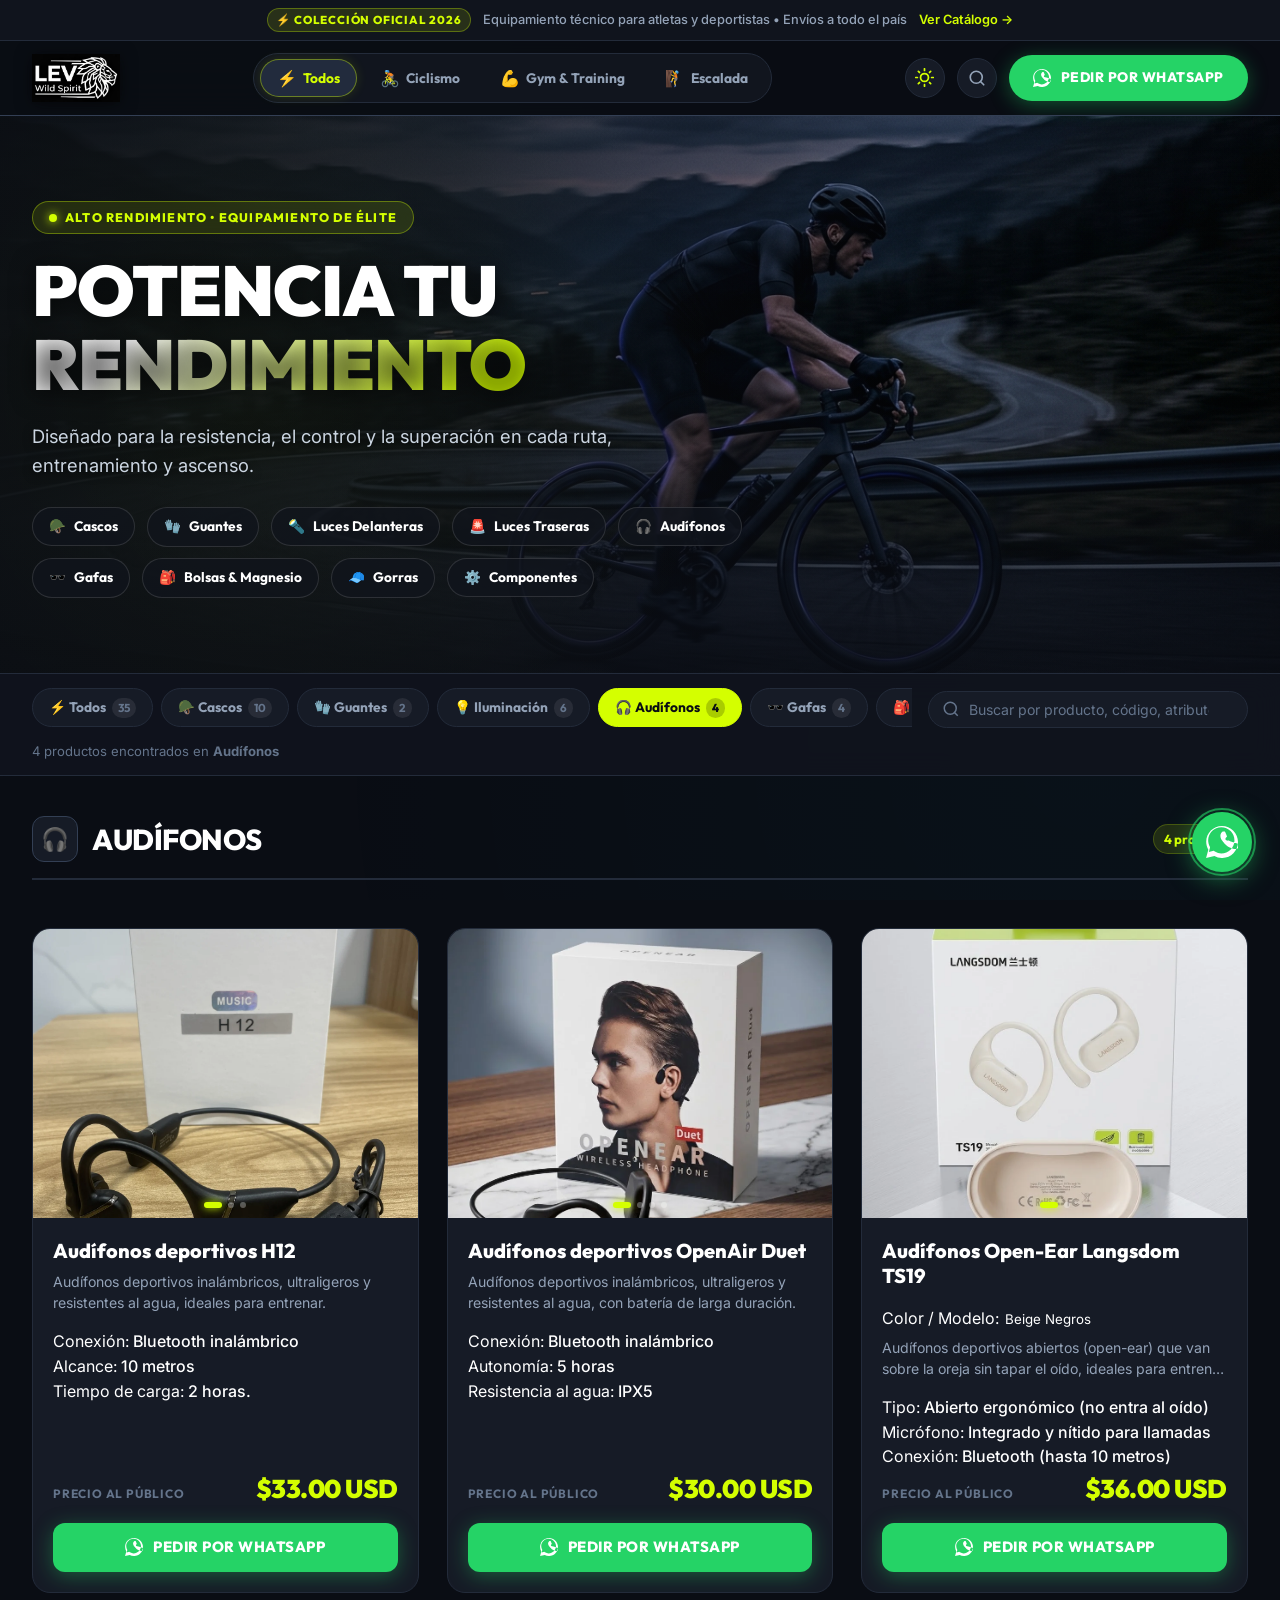
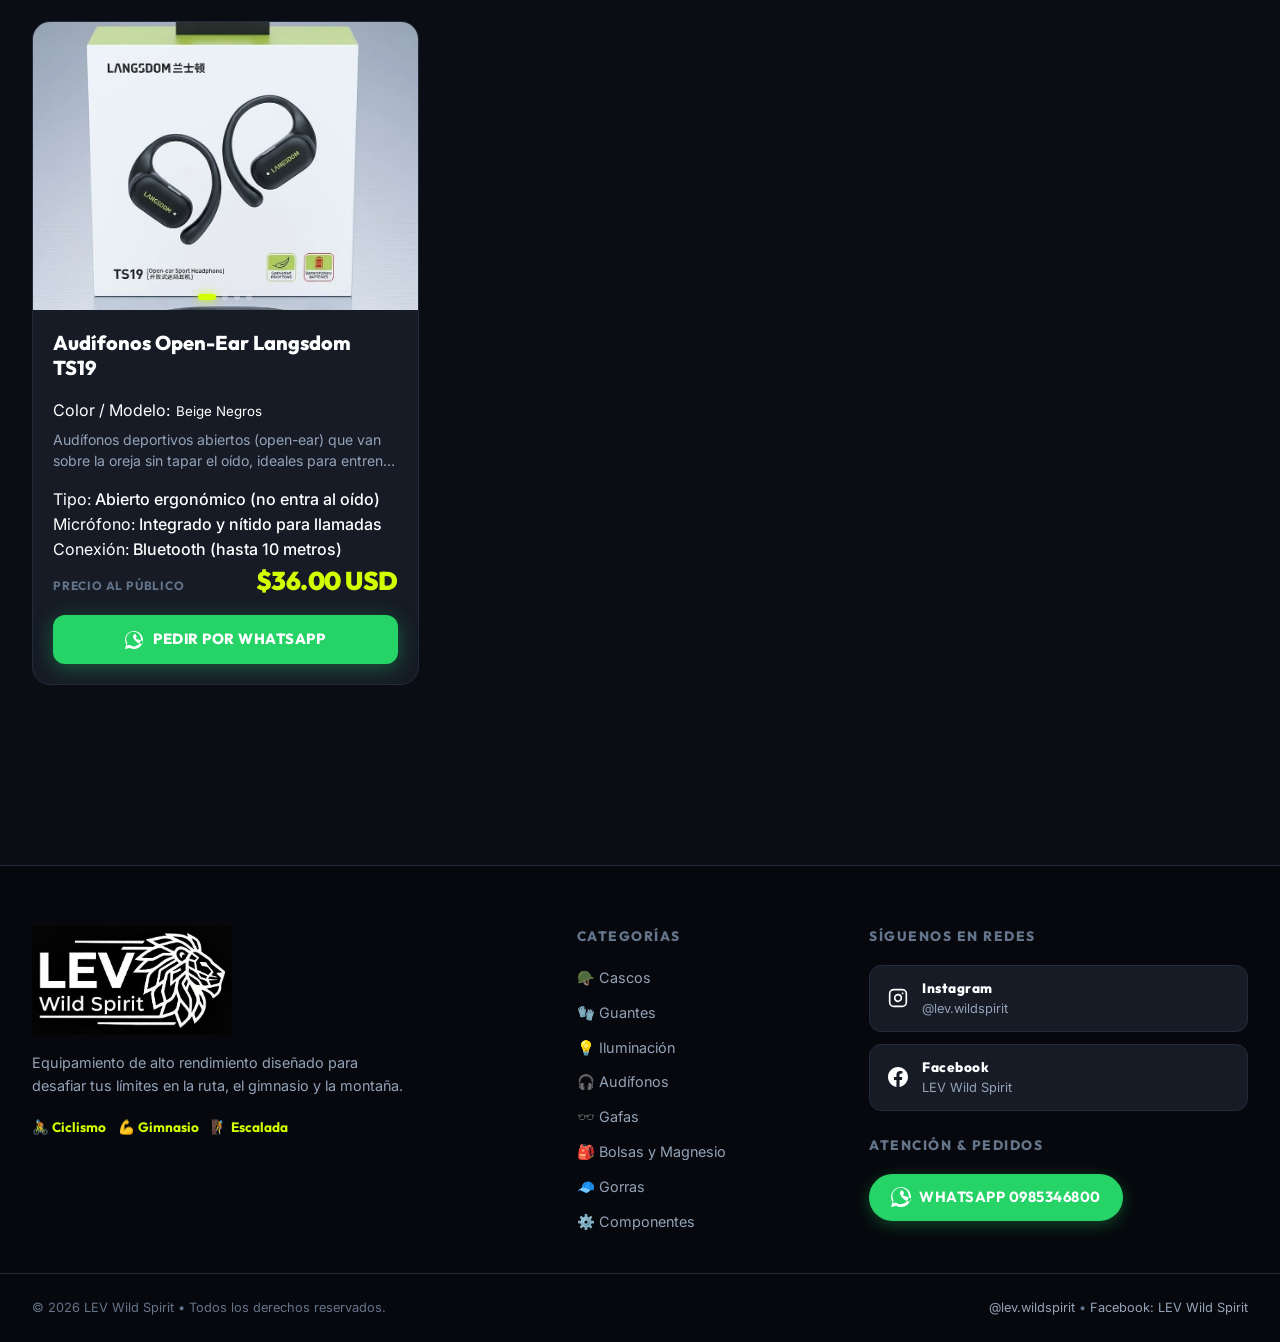
==== commit c5d184e3: "feat(seo): URLs 100% limpias sin hashtags (#), subpáginas estáticas dedicadas, sitemap.xml y robots." ====
--- a/audifonos/index.html
+++ b/audifonos/index.html
@@ -4,6 +4,8 @@
   <meta charset="UTF-8">
   <meta name="viewport" content="width=device-width, initial-scale=1.0">
   <title>Audífonos Deportivos Open-Ear | LEV Wild Spirit</title>
+  <link rel="canonical" href="https://levwild.com/audifonos/">
+  
   
   <!-- SEO & Metatags -->
   <meta name="description" id="metaDescription" content="Audífonos deportivos Langsdom TS19 y OpenAir Duet. Audio de alta fidelidad sin tapar el oído para entrenar con total seguridad.">
@@ -17,7 +19,7 @@
   <meta property="og:title" id="ogTitle" content="Audífonos Deportivos Open-Ear | LEV Wild Spirit">
   <meta property="og:description" id="ogDescription" content="Audífonos deportivos Langsdom TS19 y OpenAir Duet. Audio de alta fidelidad sin tapar el oído para entrenar con total seguridad.">
   <meta property="og:image" id="ogImage" content="https://levwild.com/images/products/audifono-ts19-beige-001.webp">
-  <meta property="og:url" id="ogUrl" content="https://levwild.com/audifonos">
+  <meta property="og:url" id="ogUrl" content="https://levwild.com/audifonos/">
   <meta property="og:locale" content="es_EC">
   
   <!-- Twitter Card -->
@@ -63,7 +65,7 @@
     <div class="container announcement-content">
       <span class="announcement-badge">⚡ COLECCIÓN OFICIAL 2026</span>
       <span class="announcement-text">Equipamiento técnico para atletas y deportistas &bull; Envíos a todo el país</span>
-      <a href="#catalogo" class="announcement-link">Ver Catálogo &rarr;</a>
+      <a href="/" class="announcement-link" data-action="scroll-catalogo">Ver Catálogo &rarr;</a>
     </div>
   </div>
 
@@ -72,7 +74,7 @@
     <div class="container header-inner">
       
       <!-- Logotipo Oficial LEV -->
-      <a href="#" class="brand-logo" aria-label="LEV Wild Spirit Inicio">
+      <a href="/" class="brand-logo" aria-label="LEV Wild Spirit Inicio">
         <img src="../images/brand/logo-lev-nav.png" alt="LEV Wild Spirit Logo" width="180" height="48" class="logo-img">
       </a>
 
@@ -180,50 +182,42 @@
         </p>
 
         <!-- Pastillas de Acceso Rápido por Categoría Directa para WhatsApp y Navegación -->
-        <div class="hero-disciplines-bar animate-fade-in" id="heroCategoryQuickBar">
-          <a href="#cascos" class="hero-quick-tag" data-cat="cascos">
+                        <div class="hero-disciplines-bar animate-fade-in" id="heroCategoryQuickBar">
+          <a href="/cascos/" class="hero-quick-tag" data-cat="cascos">
             <span class="icon">🪖</span>
             <span class="label">Cascos</span>
           </a>
-          <a href="#guantes" class="hero-quick-tag" data-cat="guantes">
+          <a href="/guantes/" class="hero-quick-tag" data-cat="guantes">
             <span class="icon">🧤</span>
             <span class="label">Guantes</span>
           </a>
-          <a href="#luces-delanteras" class="hero-quick-tag" data-cat="luces-delanteras">
+          <a href="/luces-delanteras/" class="hero-quick-tag" data-cat="luces-delanteras">
             <span class="icon">🔦</span>
             <span class="label">Luces Delanteras</span>
           </a>
-          <a href="#luces-traseras" class="hero-quick-tag" data-cat="luces-traseras">
+          <a href="/luces-traseras/" class="hero-quick-tag" data-cat="luces-traseras">
             <span class="icon">🚨</span>
             <span class="label">Luces Traseras</span>
           </a>
-          <a href="#audifonos" class="hero-quick-tag" data-cat="audifonos">
+          <a href="/audifonos/" class="hero-quick-tag" data-cat="audifonos">
             <span class="icon">🎧</span>
             <span class="label">Audífonos</span>
           </a>
-          <a href="#gafas" class="hero-quick-tag" data-cat="gafas">
+          <a href="/gafas/" class="hero-quick-tag" data-cat="gafas">
             <span class="icon">🕶️</span>
             <span class="label">Gafas</span>
           </a>
-          <a href="#bolsas" class="hero-quick-tag" data-cat="bolsas">
+          <a href="/bolsas/" class="hero-quick-tag" data-cat="bolsas">
             <span class="icon">🎒</span>
             <span class="label">Bolsas & Magnesio</span>
           </a>
-        </div>
-
-        <div class="hero-cta-group animate-fade-in">
-          <a href="#catalogo" class="btn btn-primary btn-lg">
-            <span>Explorar Catálogo</span>
-            <svg width="18" height="18" viewBox="0 0 24 24" fill="none" stroke="currentColor" stroke-width="2.5" stroke-linecap="round" stroke-linejoin="round">
-              <line x1="12" y1="5" x2="12" y2="19"></line>
-              <polyline points="19 12 12 19 5 12"></polyline>
-            </svg>
-          </a>
-          <a href="https://wa.me/593985346800?text=%C2%A1Hola%20LEV%20Wild%20Spirit!%20%F0%9F%91%8B%20Deseo%20asesor%C3%ADa%20personalizada%20sobre%20el%20equipamiento%20deportivo." target="_blank" rel="noopener noreferrer" class="btn btn-secondary-outline btn-lg">
-            <svg width="18" height="18" viewBox="0 0 24 24" fill="currentColor">
-              <path d="M.057 24l1.687-6.163c-1.041-1.804-1.588-3.849-1.587-5.946C.06 5.348 5.397.01 12.008.01c3.202.001 6.212 1.246 8.477 3.513 2.262 2.268 3.507 5.28 3.505 8.484-.004 6.657-5.34 11.997-11.953 11.997-2.005-.001-3.973-.503-5.727-1.458L0 24zm6.59-4.846c1.6.95 3.188 1.449 4.825 1.451 5.436 0 9.86-4.37 9.864-9.799.002-2.63-1.023-5.101-2.885-6.97C16.579 1.966 14.12 .94 11.503.94c-5.44 0-9.866 4.372-9.87 9.802 0 1.83.504 3.619 1.46 5.181l-.959 3.501 3.616-.948l.307.182zm11.391-7.795c-.328-.162-1.94-.949-2.24-.1.057-.301-.15-.406-.328-.488-.3-.136-.527-.243-.728-.544-.2-.301-.2-.581-.1-.861.1-.281.428-.681.628-.881.2-.201.272-.281.399-.481.129-.2.057-.381-.043-.581-.1-.2-.828-1.971-1.128-2.693-.3-.721-.586-.622-.8-.632l-.685-.01c-.243 0-.643.09-.971.451-.328.361-1.257 1.213-1.257 2.946 0 1.733 1.271 3.407 1.443 3.637.171.23 2.5 3.778 6.057 5.283.846.357 1.506.57 2.02.729.85.267 1.624.23 2.235.14.68-.101 2.086-.842 2.371-1.663.286-.822.286-1.523.2-1.663-.085-.141-.314-.221-.643-.382z"/>
-            </svg>
-            <span>Asesoría WhatsApp</span>
+          <a href="/gorras/" class="hero-quick-tag" data-cat="gorras">
+            <span class="icon">🧢</span>
+            <span class="label">Gorras</span>
+          </a>
+          <a href="/componentes/" class="hero-quick-tag" data-cat="componentes">
+            <span class="icon">⚙️</span>
+            <span class="label">Componentes</span>
           </a>
         </div>
       </div>
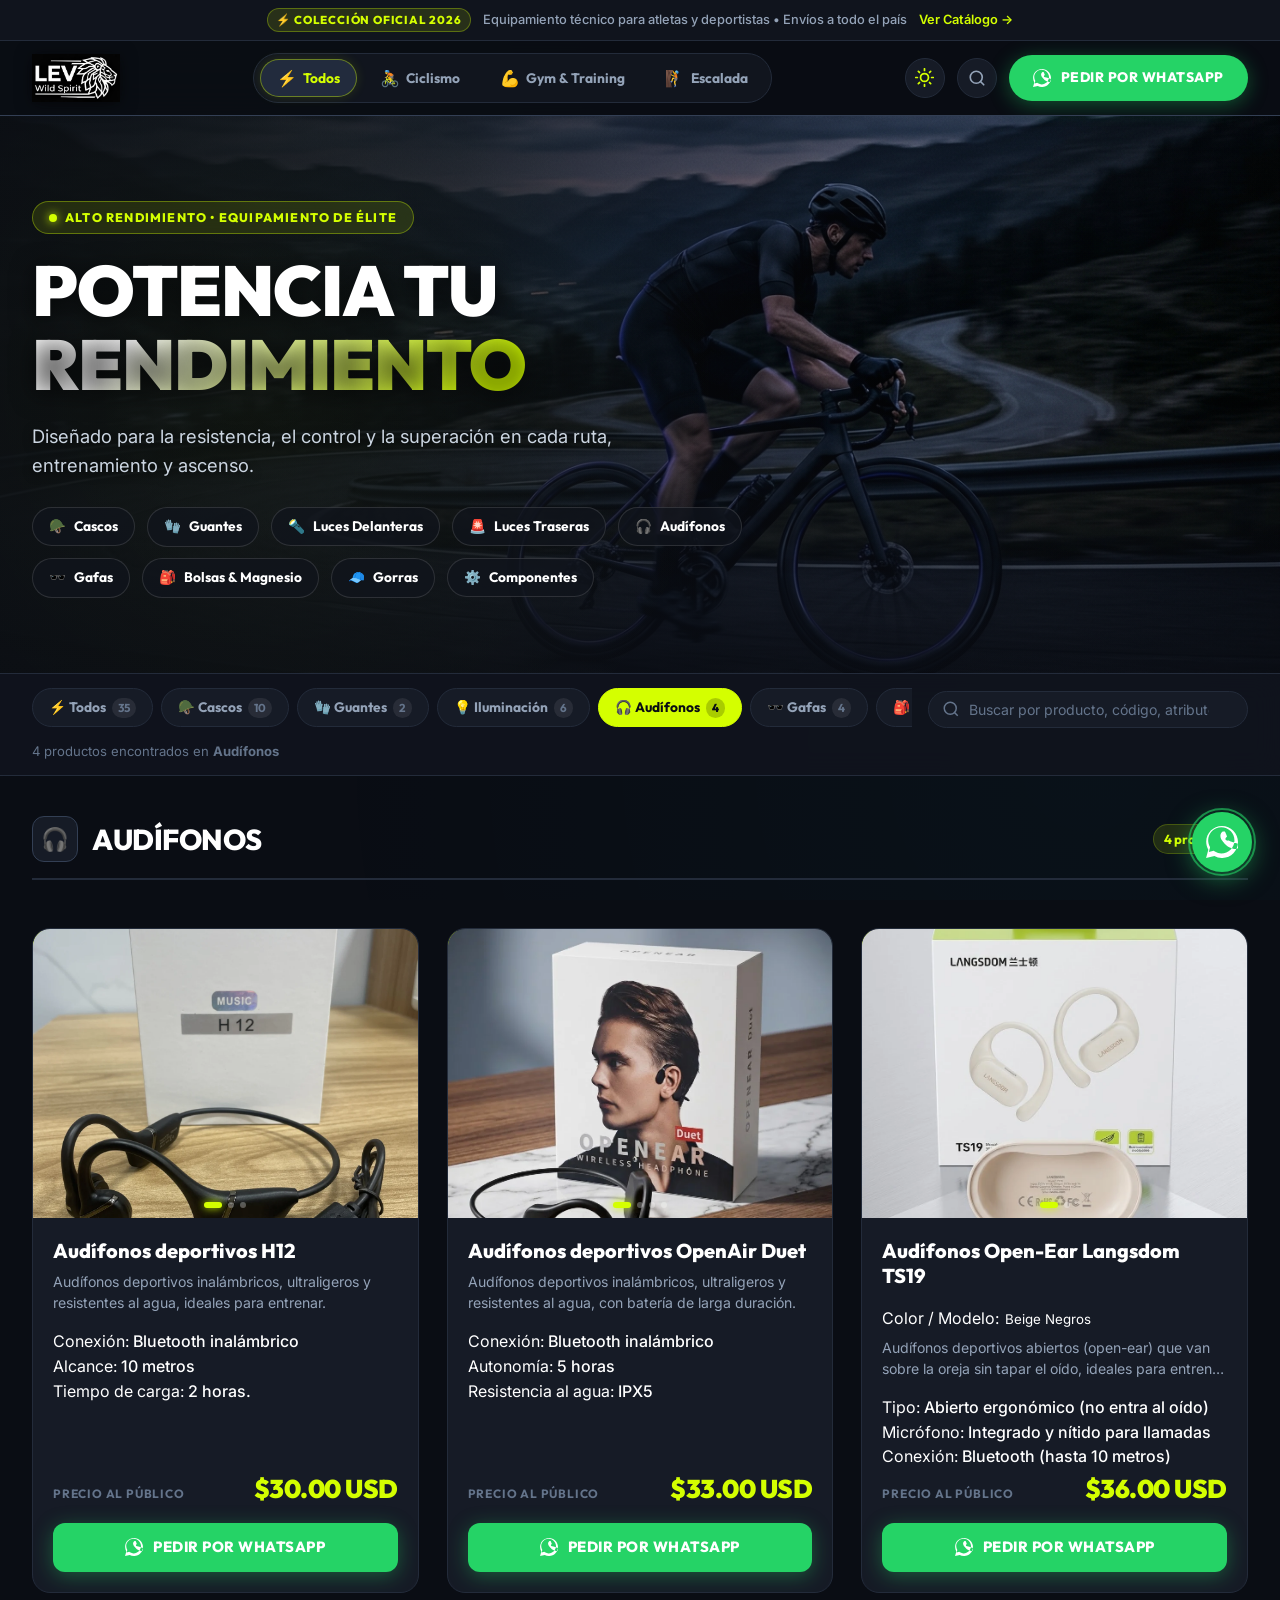
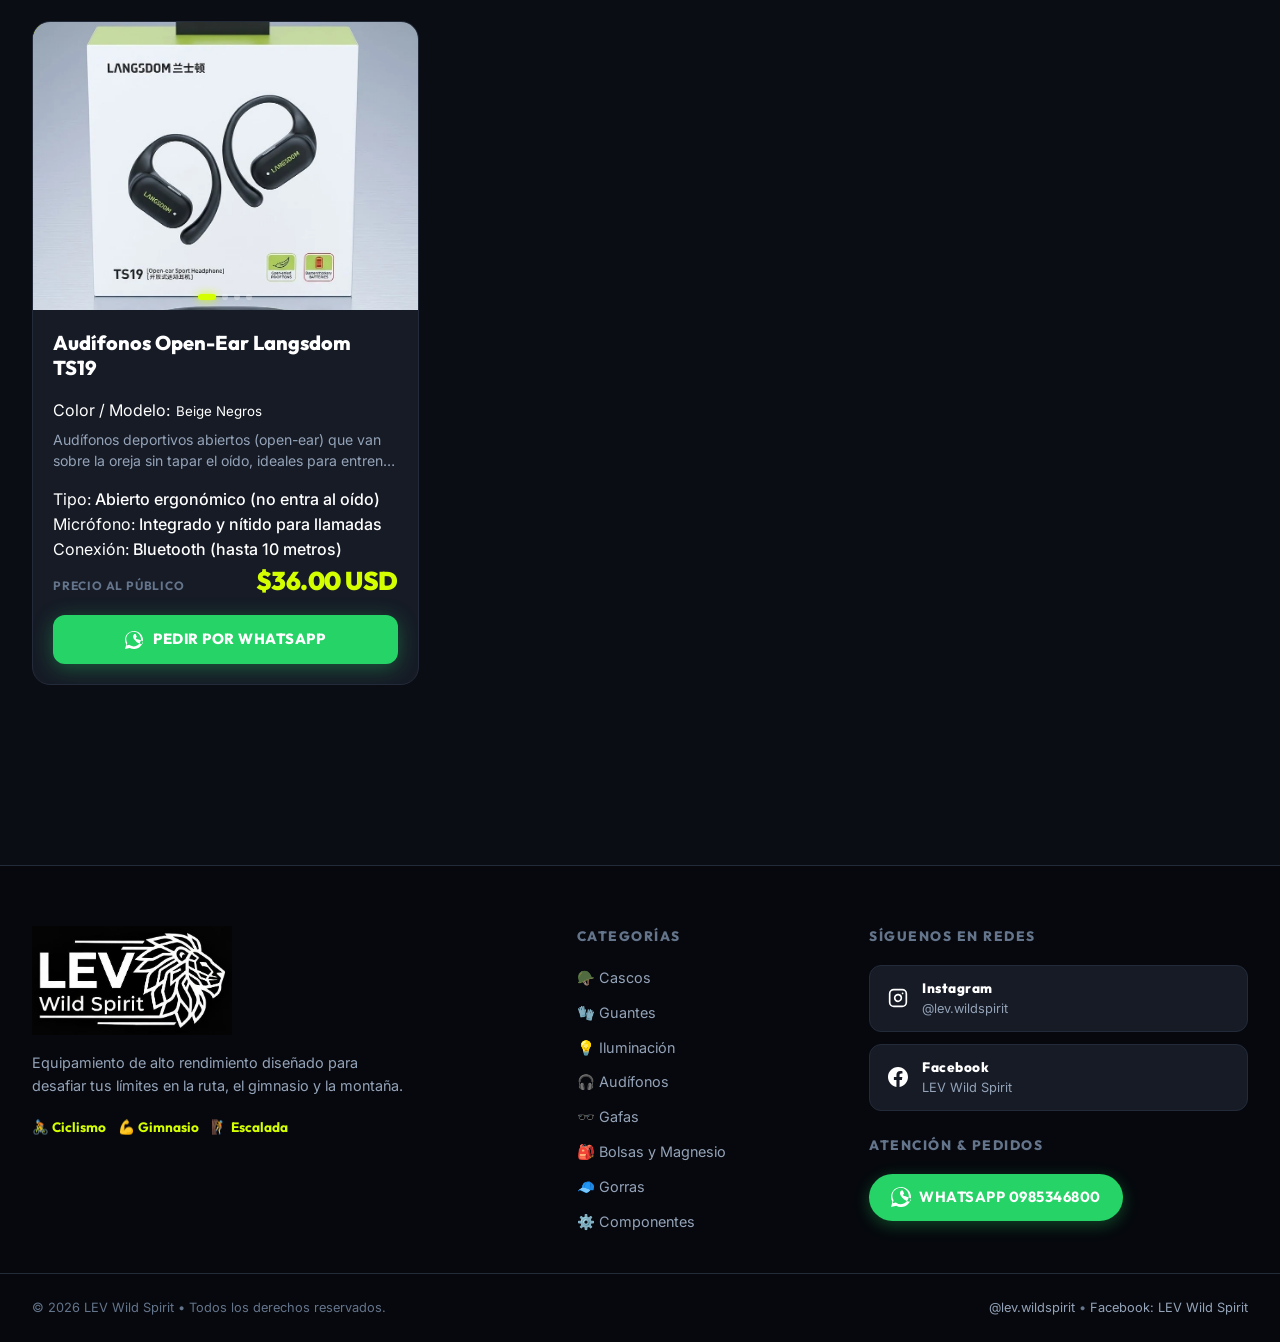
==== commit 30dd6a21: "fix: remover etiquetas de códigos REF de la interfaz y corregir precios de audífonos (H12 a , OpenAi" ====
--- a/audifonos/index.html
+++ b/audifonos/index.html
@@ -5,6 +5,7 @@
   <meta name="viewport" content="width=device-width, initial-scale=1.0">
   <title>Audífonos Deportivos Open-Ear | LEV Wild Spirit</title>
   <link rel="canonical" href="https://levwild.com/audifonos/">
+  
   
   
   <!-- SEO & Metatags -->
@@ -182,7 +183,7 @@
         </p>
 
         <!-- Pastillas de Acceso Rápido por Categoría Directa para WhatsApp y Navegación -->
-                        <div class="hero-disciplines-bar animate-fade-in" id="heroCategoryQuickBar">
+                                <div class="hero-disciplines-bar animate-fade-in" id="heroCategoryQuickBar">
           <a href="/cascos/" class="hero-quick-tag" data-cat="cascos">
             <span class="icon">🪖</span>
             <span class="label">Cascos</span>
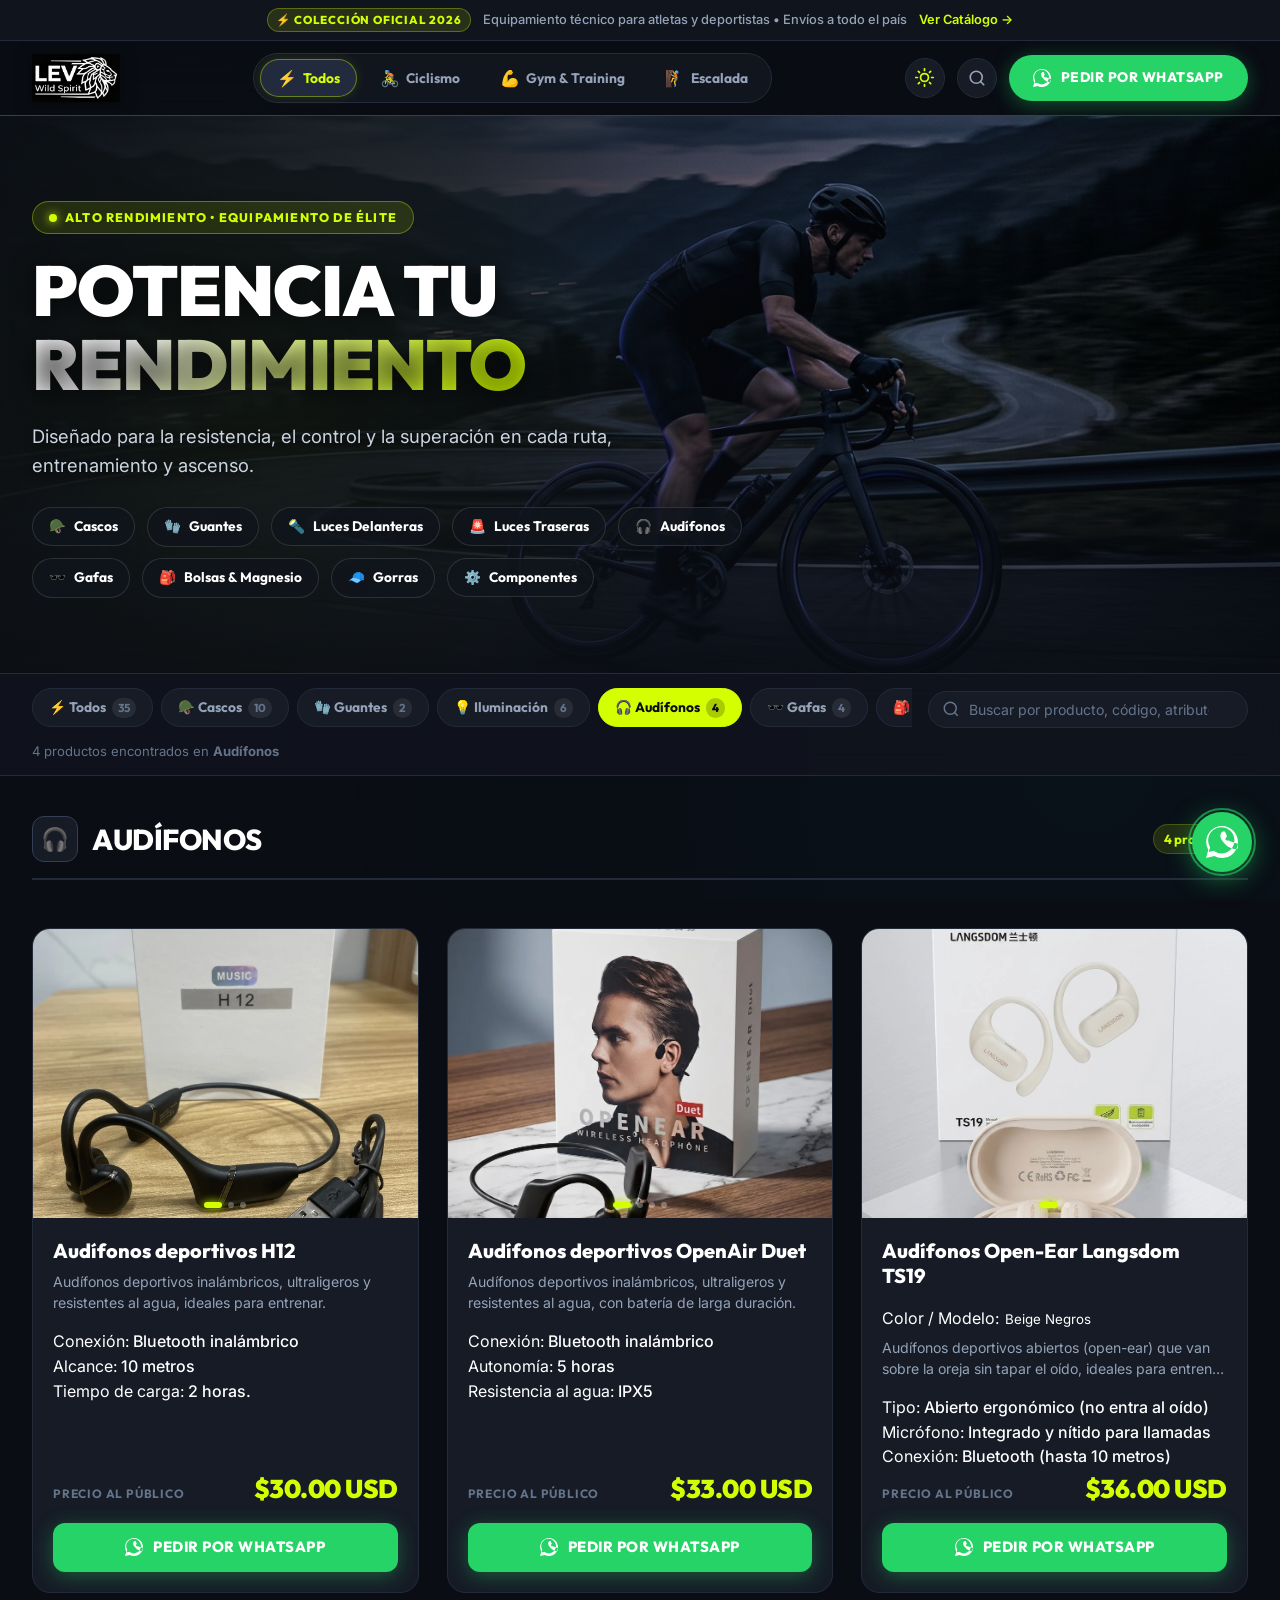
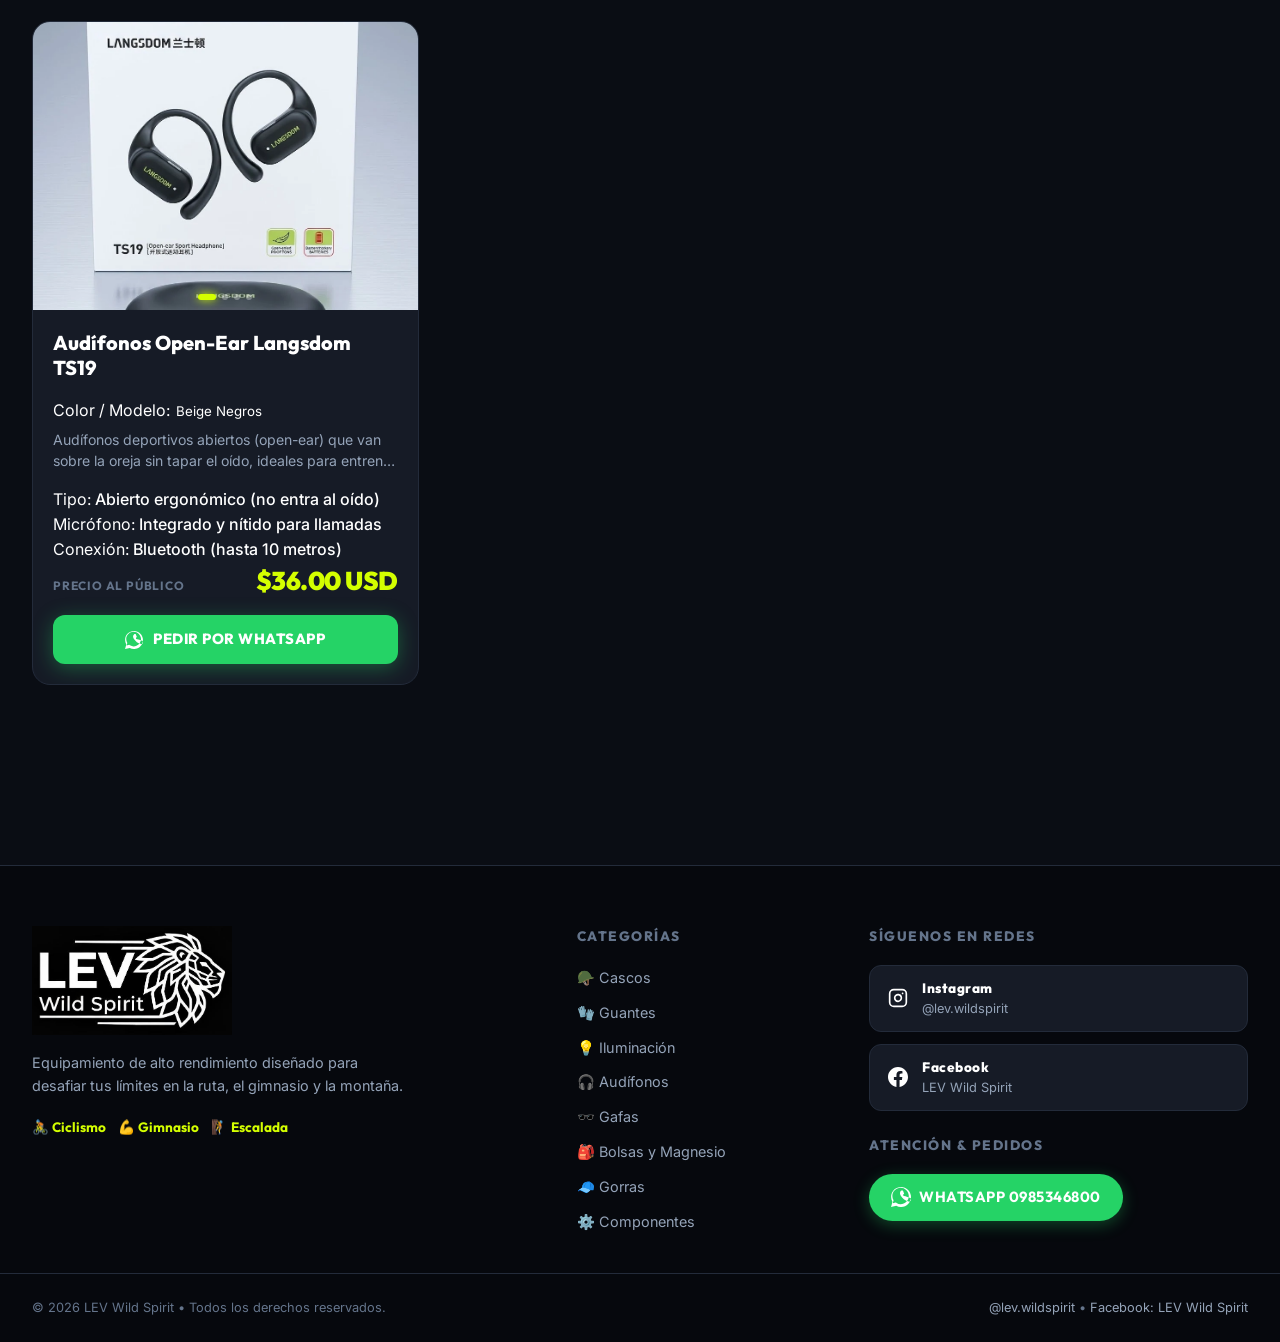
==== commit ae3cfea3: "fix: remover etiquetas flotantes de color/variante sobre las fotos de las tarjetas y modales" ====
--- a/audifonos/index.html
+++ b/audifonos/index.html
@@ -5,6 +5,7 @@
   <meta name="viewport" content="width=device-width, initial-scale=1.0">
   <title>Audífonos Deportivos Open-Ear | LEV Wild Spirit</title>
   <link rel="canonical" href="https://levwild.com/audifonos/">
+  
   
   
   
@@ -183,7 +184,7 @@
         </p>
 
         <!-- Pastillas de Acceso Rápido por Categoría Directa para WhatsApp y Navegación -->
-                                <div class="hero-disciplines-bar animate-fade-in" id="heroCategoryQuickBar">
+                                        <div class="hero-disciplines-bar animate-fade-in" id="heroCategoryQuickBar">
           <a href="/cascos/" class="hero-quick-tag" data-cat="cascos">
             <span class="icon">🪖</span>
             <span class="label">Cascos</span>
